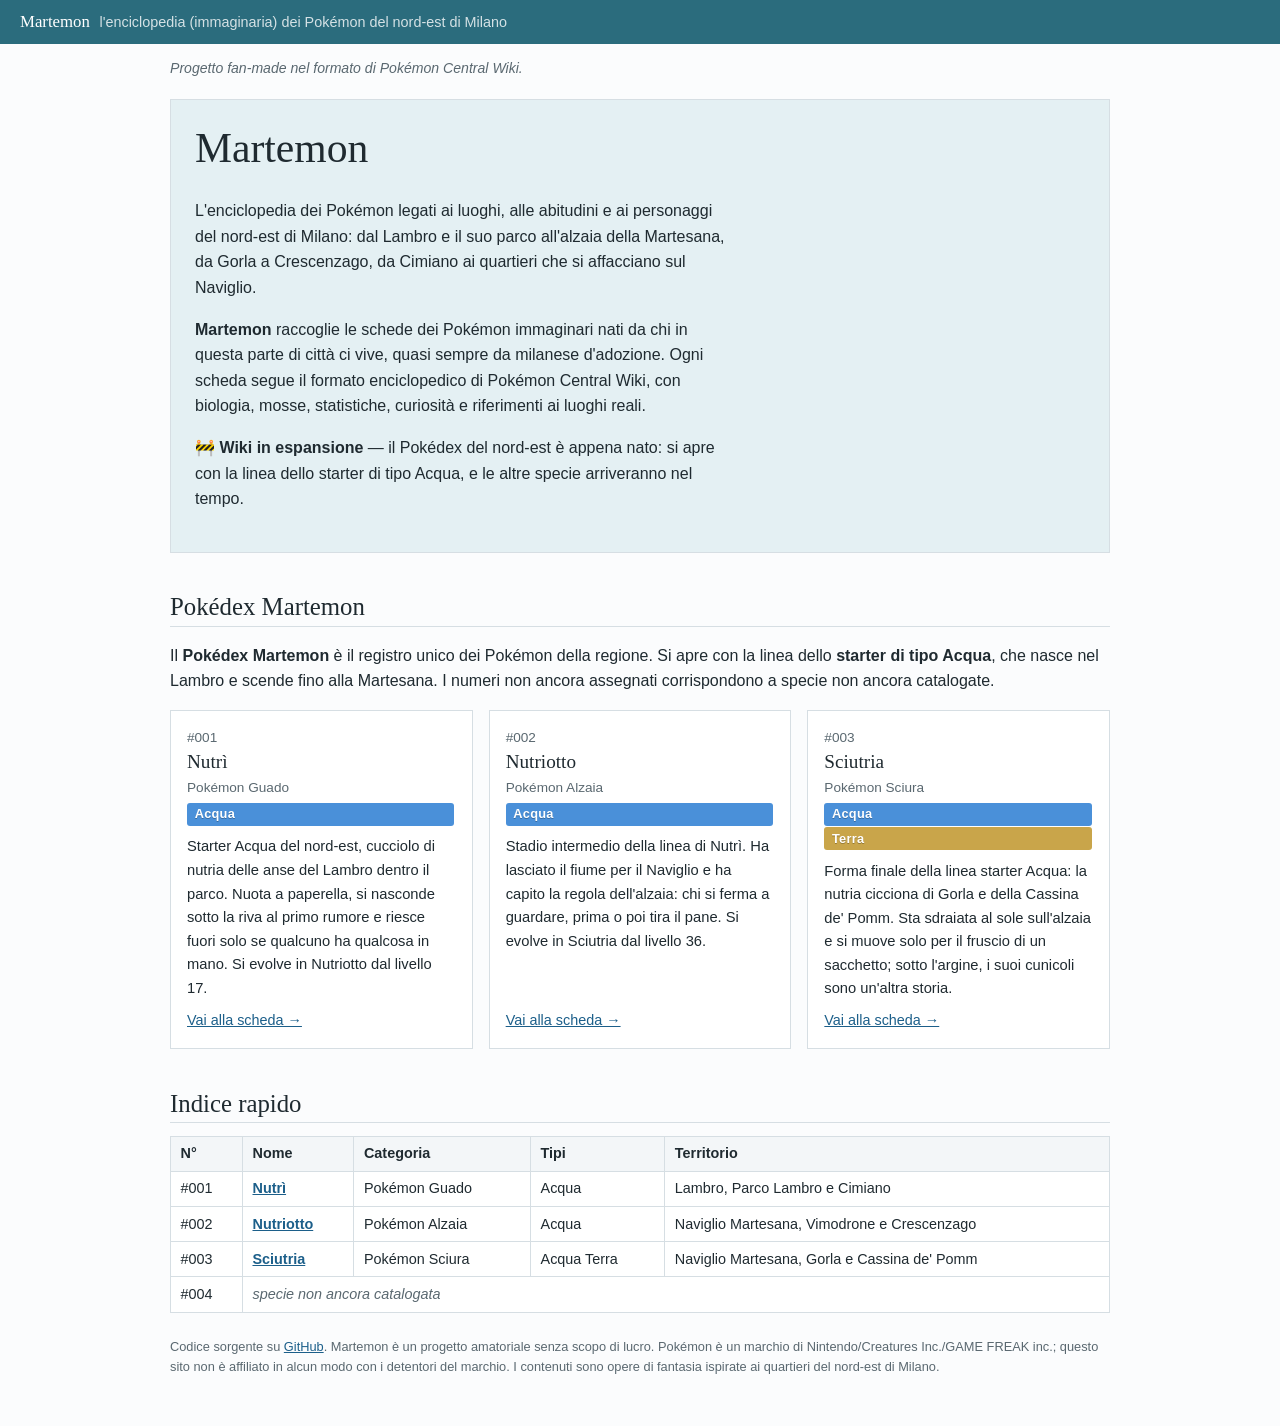
==== index.html @ 52fd2f07 "Martemon: sito iniziale con la linea starter Acqua, CLAUDE.md e skill Pokédex fan-made del nord-est " ====
<!DOCTYPE html>
<html lang="it">
<head>
<meta charset="utf-8">
<meta name="viewport" content="width=device-width, initial-scale=1.0">
<title>Martemon — l'enciclopedia dei Pokémon del nord-est di Milano</title>
<link rel="stylesheet" href="style.css">
</head>
<body>
<div class="top"><a href="index.html">Martemon</a><span>l'enciclopedia (immaginaria) dei Pokémon del nord-est di Milano</span></div>
<div class="wrap">
<p class="notice">Progetto fan-made nel formato di Pokémon Central Wiki.</p>

<div class="hero">
<h1>Martemon</h1>
<p>L'enciclopedia dei Pokémon legati ai luoghi, alle abitudini e ai personaggi del nord-est di Milano: dal Lambro e il suo parco all'alzaia della Martesana, da Gorla a Crescenzago, da Cimiano ai quartieri che si affacciano sul Naviglio.</p>
<p><b>Martemon</b> raccoglie le schede dei Pokémon immaginari nati da chi in questa parte di città ci vive, quasi sempre da milanese d'adozione. Ogni scheda segue il formato enciclopedico di Pokémon Central Wiki, con biologia, mosse, statistiche, curiosità e riferimenti ai luoghi reali.</p>
<p>🚧 <b>Wiki in espansione</b> — il Pokédex del nord-est è appena nato: si apre con la linea dello starter di tipo Acqua, e le altre specie arriveranno nel tempo.</p>
</div>

<h2>Pokédex Martemon</h2>
<p>Il <b>Pokédex Martemon</b> è il registro unico dei Pokémon della regione. Si apre con la linea dello <b>starter di tipo Acqua</b>, che nasce nel Lambro e scende fino alla Martesana. I numeri non ancora assegnati corrispondono a specie non ancora catalogate.</p>

<div class="dexgrid">
<div class="card"><span class="num">#001</span><h3>Nutrì</h3><div class="cat">Pokémon Guado</div><span class="type t-acqua">Acqua</span>
<p>Starter Acqua del nord-est, cucciolo di nutria delle anse del Lambro dentro il parco. Nuota a paperella, si nasconde sotto la riva al primo rumore e riesce fuori solo se qualcuno ha qualcosa in mano. Si evolve in Nutriotto dal livello 17.</p>
<a class="go" href="nutri.html">Vai alla scheda →</a></div>

<div class="card"><span class="num">#002</span><h3>Nutriotto</h3><div class="cat">Pokémon Alzaia</div><span class="type t-acqua">Acqua</span>
<p>Stadio intermedio della linea di Nutrì. Ha lasciato il fiume per il Naviglio e ha capito la regola dell'alzaia: chi si ferma a guardare, prima o poi tira il pane. Si evolve in Sciutria dal livello 36.</p>
<a class="go" href="nutriotto.html">Vai alla scheda →</a></div>

<div class="card"><span class="num">#003</span><h3>Sciutria</h3><div class="cat">Pokémon Sciura</div><span class="type t-acqua">Acqua</span> <span class="type t-terra">Terra</span>
<p>Forma finale della linea starter Acqua: la nutria cicciona di Gorla e della Cassina de' Pomm. Sta sdraiata al sole sull'alzaia e si muove solo per il fruscio di un sacchetto; sotto l'argine, i suoi cunicoli sono un'altra storia.</p>
<a class="go" href="sciutria.html">Vai alla scheda →</a></div>
</div>

<h2>Indice rapido</h2>
<table class="quick">
<tr><th>N°</th><th>Nome</th><th>Categoria</th><th>Tipi</th><th>Territorio</th></tr>
<tr><td>#001</td><td><a href="nutri.html"><b>Nutrì</b></a></td><td>Pokémon Guado</td><td>Acqua</td><td>Lambro, Parco Lambro e Cimiano</td></tr>
<tr><td>#002</td><td><a href="nutriotto.html"><b>Nutriotto</b></a></td><td>Pokémon Alzaia</td><td>Acqua</td><td>Naviglio Martesana, Vimodrone e Crescenzago</td></tr>
<tr><td>#003</td><td><a href="sciutria.html"><b>Sciutria</b></a></td><td>Pokémon Sciura</td><td>Acqua Terra</td><td>Naviglio Martesana, Gorla e Cassina de' Pomm</td></tr>
<tr><td>#004</td><td class="gap" colspan="4">specie non ancora catalogata</td></tr>
</table>

<footer>Codice sorgente su <a href="https://github.com/JacopoCiccoianni/Martemon">GitHub</a>. Martemon è un progetto amatoriale senza scopo di lucro. Pokémon è un marchio di Nintendo/Creatures Inc./GAME FREAK inc.; questo sito non è affiliato in alcun modo con i detentori del marchio. I contenuti sono opere di fantasia ispirate ai quartieri del nord-est di Milano.</footer>
</div>
</body>
</html>
---- style.css ----
:root{
  --paper:#fbfcfd; --ink:#1f2a30; --muted:#5a6870; --line:#d6dee3;
  --canal:#2b6c7d; --canal-soft:#e4f0f3; --link:#1c5f8a;
  --acqua:#4a90d9; --terra:#c9a54a; --erba:#6bb04c; --fuoco:#e07a3a;
  --elettro:#e6c231; --ghiaccio:#7fc7d9; --acciaio:#9aa8b5; --veleno:#a05fb0;
  --roccia:#b09a58; --normale:#a8a29a; --lotta:#b8472f; --psico:#e26b93;
  --volante:#8ea5e6; --spettro:#6b5b95; --buio:#5a4a42; --drago:#5f5fd6;
  --folletto:#e8a2c8; --coleottero:#96b52c;
}
*{box-sizing:border-box}
body{margin:0;background:var(--paper);color:var(--ink);font:16px/1.6 "Segoe UI",Helvetica,Arial,sans-serif}
a{color:var(--link)}
h1,h2,h3,h4{font-family:Georgia,"Times New Roman",serif;font-weight:normal;line-height:1.2;margin:1.6em 0 .5em}
h1{font-size:2.2rem;border-bottom:1px solid var(--line);padding-bottom:.2em;margin-top:.4em}
h2{font-size:1.55rem;border-bottom:1px solid var(--line);padding-bottom:.15em}
h3{font-size:1.2rem}
h4{font-size:1.05rem;font-style:italic}
.top{background:var(--canal);color:#fff;padding:.55rem 1.25rem;font-size:.9rem}
.top a{color:#fff;text-decoration:none;font-family:Georgia,serif;font-size:1.05rem}
.top span{opacity:.8;margin-left:.6rem}
.wrap{max-width:980px;margin:0 auto;padding:0 1.25rem 3rem}
.notice{font-size:.88rem;color:var(--muted);font-style:italic;margin:.8rem 0 0}
.pagenav{display:flex;justify-content:space-between;gap:1rem;background:var(--canal-soft);border:1px solid var(--line);padding:.45rem .8rem;margin:1rem 0;font-size:.92rem}
.pagenav b{font-family:Georgia,serif}
.infobox{float:right;width:300px;margin:0 0 1rem 1.5rem;border:1px solid var(--line);background:#fff;font-size:.85rem}
.infobox .head{background:var(--canal);color:#fff;text-align:center;padding:.5rem;font-family:Georgia,serif}
.infobox .head b{display:block;font-size:1.2rem}
.infobox figure{margin:0;padding:.6rem;text-align:center;background:var(--canal-soft)}
.infobox img{max-width:100%;height:auto;display:block;margin:0 auto}
.infobox figcaption{font-size:.78rem;color:var(--muted);margin-top:.3rem}
.infobox .names{padding:.35rem .6rem;border-bottom:1px solid var(--line);font-size:.8rem;color:var(--muted)}
.infobox table{width:100%;border-collapse:collapse}
.infobox th,.infobox td{padding:.35rem .5rem;vertical-align:top;text-align:left;border-top:1px solid var(--line)}
.infobox th{width:38%;font-weight:600;background:#f3f6f8}
.type{display:inline-block;padding:.1em .6em;border-radius:3px;color:#fff;font-size:.8em;font-weight:600;letter-spacing:.02em;text-shadow:0 1px 0 rgba(0,0,0,.25);margin:0 .1em .1em 0}
.t-acqua{background:var(--acqua)}.t-terra{background:var(--terra)}.t-erba{background:var(--erba)}.t-fuoco{background:var(--fuoco)}.t-elettro{background:var(--elettro)}.t-ghiaccio{background:var(--ghiaccio)}.t-acciaio{background:var(--acciaio)}.t-veleno{background:var(--veleno)}.t-roccia{background:var(--roccia)}.t-normale{background:var(--normale)}.t-lotta{background:var(--lotta)}.t-psico{background:var(--psico)}.t-volante{background:var(--volante)}.t-spettro{background:var(--spettro)}.t-buio{background:var(--buio)}.t-drago{background:var(--drago)}.t-folletto{background:var(--folletto)}.t-coleottero{background:var(--coleottero)}
.toc{display:inline-block;border:1px solid var(--line);background:#fff;padding:.6rem 1.2rem .6rem .6rem;font-size:.9rem;margin:.5rem 0}
.toc b{font-family:Georgia,serif}
.toc ol{margin:.3rem 0 0;padding-left:1.4rem}
.toc ol ol{margin:0}
.eff{display:flex;flex-wrap:wrap;gap:1.5rem;margin:.5rem 0}
.eff div{flex:1 1 200px}
.eff h5{margin:0 0 .3rem;font-size:.9rem}
.eff .type{margin-right:.4rem}
.eff small{color:var(--muted);margin-right:.8rem}
.evo{display:flex;align-items:center;flex-wrap:wrap;gap:.6rem;background:#fff;border:1px solid var(--line);padding:1rem;margin:.5rem 0}
.evo .stage{text-align:center;flex:1 1 150px}
.evo .stage img{width:110px;height:110px;object-fit:contain;background:var(--canal-soft);border-radius:50%;display:block;margin:0 auto .4rem}
.evo .stage b{display:block;font-family:Georgia,serif;font-size:1.05rem}
.evo .arrow{text-align:center;color:var(--muted);font-size:.85rem;flex:0 0 90px}
.evo .arrow::before{content:"→";display:block;font-size:1.6rem;color:var(--canal)}
.stats{width:100%;max-width:520px;border-collapse:collapse;font-size:.9rem}
.stats td{padding:.2rem .5rem}
.stats td:first-child{width:90px;font-weight:600}
.stats td:nth-child(2){width:45px;text-align:right}
.bar{height:12px;background:var(--canal);border-radius:2px}
.stats tr.tot td{border-top:1px solid var(--line);font-weight:700}
table.moves{border-collapse:collapse;width:100%;font-size:.88rem;margin:.4rem 0 1rem;background:#fff}
table.moves th,table.moves td{border:1px solid var(--line);padding:.3rem .5rem;text-align:left}
table.moves th{background:#f3f6f8;font-weight:600}
table.moves td:nth-child(n+5){text-align:center}
.dex p{margin:.5rem 0;padding-left:1rem;border-left:3px solid var(--canal)}
.dex b{font-family:Georgia,serif}
.place{background:var(--canal-soft);border-left:4px solid var(--canal);padding:.8rem 1rem;margin:.5rem 0}
table.langs{border-collapse:collapse;font-size:.9rem;background:#fff}
table.langs th,table.langs td{border:1px solid var(--line);padding:.3rem .6rem;text-align:left}
.cats{font-size:.85rem;color:var(--muted);border-top:1px solid var(--line);padding-top:.6rem;margin-top:2rem}
footer{font-size:.8rem;color:var(--muted);margin-top:1.5rem}
/* index */
.hero{background:var(--canal-soft);border:1px solid var(--line);padding:1.5rem;margin:1.2rem 0}
.hero h1{border:0;margin:0;font-size:2.6rem}
.hero p{max-width:60ch}
.dexgrid{display:grid;grid-template-columns:repeat(auto-fill,minmax(280px,1fr));gap:1rem}
.card{background:#fff;border:1px solid var(--line);padding:1rem;display:flex;flex-direction:column}
.card .num{color:var(--muted);font-size:.85rem}
.card h3{margin:.1rem 0 .2rem}
.card .cat{color:var(--muted);font-size:.85rem;margin-bottom:.3rem}
.card p{font-size:.92rem;margin:.5rem 0;flex:1}
.card a.go{font-size:.9rem}
table.quick{border-collapse:collapse;width:100%;font-size:.9rem;background:#fff}
table.quick th,table.quick td{border:1px solid var(--line);padding:.35rem .6rem;text-align:left}
table.quick th{background:#f3f6f8}
.gap{color:var(--muted);font-style:italic}
@media(max-width:700px){.infobox{float:none;width:100%;margin:1rem 0}.hero h1{font-size:2rem}}
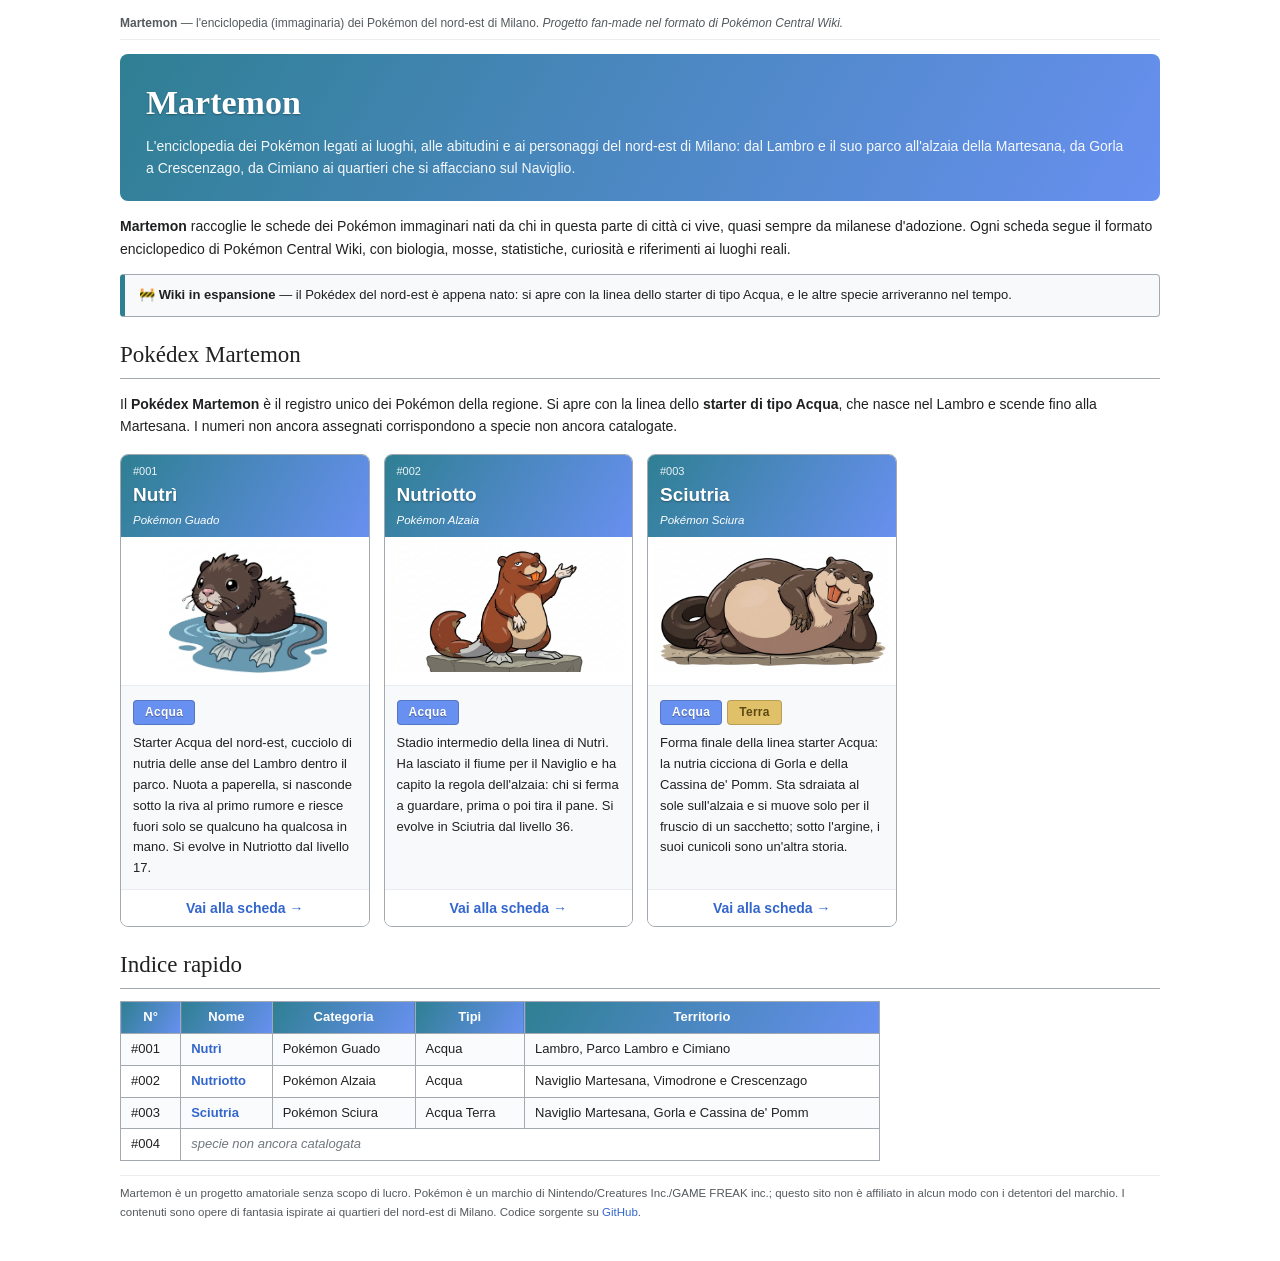
==== commit 2194f842: "Nuovo design in stile Pokémon Central; skill e CLAUDE.md allineati; Ortica è il nome di #005 Restyli" ====
--- a/index.html
+++ b/index.html
@@ -7,36 +7,46 @@
 <link rel="stylesheet" href="style.css">
 </head>
 <body>
-<div class="top"><a href="index.html">Martemon</a><span>l'enciclopedia (immaginaria) dei Pokémon del nord-est di Milano</span></div>
-<div class="wrap">
-<p class="notice">Progetto fan-made nel formato di Pokémon Central Wiki.</p>
+<div class="page">
+<div class="sitenotice"><b>Martemon</b> — l'enciclopedia (immaginaria) dei Pokémon del nord-est di Milano. <i>Progetto fan-made nel formato di Pokémon Central Wiki.</i></div>
 
-<div class="hero">
-<h1>Martemon</h1>
-<p>L'enciclopedia dei Pokémon legati ai luoghi, alle abitudini e ai personaggi del nord-est di Milano: dal Lambro e il suo parco all'alzaia della Martesana, da Gorla a Crescenzago, da Cimiano ai quartieri che si affacciano sul Naviglio.</p>
+<div class="banner">
+<div class="big">Martemon</div>
+<div class="sub">L'enciclopedia dei Pokémon legati ai luoghi, alle abitudini e ai personaggi del nord-est di Milano: dal Lambro e il suo parco all'alzaia della Martesana, da Gorla a Crescenzago, da Cimiano ai quartieri che si affacciano sul Naviglio.</div>
+</div>
+
 <p><b>Martemon</b> raccoglie le schede dei Pokémon immaginari nati da chi in questa parte di città ci vive, quasi sempre da milanese d'adozione. Ogni scheda segue il formato enciclopedico di Pokémon Central Wiki, con biologia, mosse, statistiche, curiosità e riferimenti ai luoghi reali.</p>
-<p>🚧 <b>Wiki in espansione</b> — il Pokédex del nord-est è appena nato: si apre con la linea dello starter di tipo Acqua, e le altre specie arriveranno nel tempo.</p>
-</div>
+
+<div class="notice">🚧 <b>Wiki in espansione</b> — il Pokédex del nord-est è appena nato: si apre con la linea dello starter di tipo Acqua, e le altre specie arriveranno nel tempo.</div>
 
 <h2>Pokédex Martemon</h2>
 <p>Il <b>Pokédex Martemon</b> è il registro unico dei Pokémon della regione. Si apre con la linea dello <b>starter di tipo Acqua</b>, che nasce nel Lambro e scende fino alla Martesana. I numeri non ancora assegnati corrispondono a specie non ancora catalogate.</p>
 
-<div class="dexgrid">
-<div class="card"><span class="num">#001</span><h3>Nutrì</h3><div class="cat">Pokémon Guado</div><span class="type t-acqua">Acqua</span>
-<p>Starter Acqua del nord-est, cucciolo di nutria delle anse del Lambro dentro il parco. Nuota a paperella, si nasconde sotto la riva al primo rumore e riesce fuori solo se qualcuno ha qualcosa in mano. Si evolve in Nutriotto dal livello 17.</p>
+<div class="cards">
+<div class="card">
+<div class="head"><div class="num">#001</div><div class="nm">Nutrì</div><div class="cat">Pokémon Guado</div></div>
+<div class="art"><img src="img/nutri.png" alt="Nutrì"></div>
+<div class="body"><div class="types"><span class="type t-acqua">Acqua</span></div>
+Starter Acqua del nord-est, cucciolo di nutria delle anse del Lambro dentro il parco. Nuota a paperella, si nasconde sotto la riva al primo rumore e riesce fuori solo se qualcuno ha qualcosa in mano. Si evolve in Nutriotto dal livello 17.</div>
 <a class="go" href="nutri.html">Vai alla scheda →</a></div>
 
-<div class="card"><span class="num">#002</span><h3>Nutriotto</h3><div class="cat">Pokémon Alzaia</div><span class="type t-acqua">Acqua</span>
-<p>Stadio intermedio della linea di Nutrì. Ha lasciato il fiume per il Naviglio e ha capito la regola dell'alzaia: chi si ferma a guardare, prima o poi tira il pane. Si evolve in Sciutria dal livello 36.</p>
+<div class="card">
+<div class="head"><div class="num">#002</div><div class="nm">Nutriotto</div><div class="cat">Pokémon Alzaia</div></div>
+<div class="art"><img src="img/nutriotto.png" alt="Nutriotto"></div>
+<div class="body"><div class="types"><span class="type t-acqua">Acqua</span></div>
+Stadio intermedio della linea di Nutrì. Ha lasciato il fiume per il Naviglio e ha capito la regola dell'alzaia: chi si ferma a guardare, prima o poi tira il pane. Si evolve in Sciutria dal livello 36.</div>
 <a class="go" href="nutriotto.html">Vai alla scheda →</a></div>
 
-<div class="card"><span class="num">#003</span><h3>Sciutria</h3><div class="cat">Pokémon Sciura</div><span class="type t-acqua">Acqua</span> <span class="type t-terra">Terra</span>
-<p>Forma finale della linea starter Acqua: la nutria cicciona di Gorla e della Cassina de' Pomm. Sta sdraiata al sole sull'alzaia e si muove solo per il fruscio di un sacchetto; sotto l'argine, i suoi cunicoli sono un'altra storia.</p>
+<div class="card">
+<div class="head"><div class="num">#003</div><div class="nm">Sciutria</div><div class="cat">Pokémon Sciura</div></div>
+<div class="art"><img src="img/sciutria.png" alt="Sciutria"></div>
+<div class="body"><div class="types"><span class="type t-acqua">Acqua</span><span class="type t-terra">Terra</span></div>
+Forma finale della linea starter Acqua: la nutria cicciona di Gorla e della Cassina de' Pomm. Sta sdraiata al sole sull'alzaia e si muove solo per il fruscio di un sacchetto; sotto l'argine, i suoi cunicoli sono un'altra storia.</div>
 <a class="go" href="sciutria.html">Vai alla scheda →</a></div>
 </div>
 
 <h2>Indice rapido</h2>
-<table class="quick">
+<table class="wtable full">
 <tr><th>N°</th><th>Nome</th><th>Categoria</th><th>Tipi</th><th>Territorio</th></tr>
 <tr><td>#001</td><td><a href="nutri.html"><b>Nutrì</b></a></td><td>Pokémon Guado</td><td>Acqua</td><td>Lambro, Parco Lambro e Cimiano</td></tr>
 <tr><td>#002</td><td><a href="nutriotto.html"><b>Nutriotto</b></a></td><td>Pokémon Alzaia</td><td>Acqua</td><td>Naviglio Martesana, Vimodrone e Crescenzago</td></tr>
@@ -44,7 +54,7 @@
 <tr><td>#004</td><td class="gap" colspan="4">specie non ancora catalogata</td></tr>
 </table>
 
-<footer>Codice sorgente su <a href="https://github.com/JacopoCiccoianni/Martemon">GitHub</a>. Martemon è un progetto amatoriale senza scopo di lucro. Pokémon è un marchio di Nintendo/Creatures Inc./GAME FREAK inc.; questo sito non è affiliato in alcun modo con i detentori del marchio. I contenuti sono opere di fantasia ispirate ai quartieri del nord-est di Milano.</footer>
+<div class="footer">Martemon è un progetto amatoriale senza scopo di lucro. Pokémon è un marchio di Nintendo/Creatures Inc./GAME FREAK inc.; questo sito non è affiliato in alcun modo con i detentori del marchio. I contenuti sono opere di fantasia ispirate ai quartieri del nord-est di Milano. Codice sorgente su <a href="https://github.com/JacopoCiccoianni/Martemon">GitHub</a>.</div>
 </div>
 </body>
 </html>
--- a/style.css
+++ b/style.css
@@ -1,84 +1,110 @@
 :root{
-  --paper:#fbfcfd; --ink:#1f2a30; --muted:#5a6870; --line:#d6dee3;
-  --canal:#2b6c7d; --canal-soft:#e4f0f3; --link:#1c5f8a;
-  --acqua:#4a90d9; --terra:#c9a54a; --erba:#6bb04c; --fuoco:#e07a3a;
-  --elettro:#e6c231; --ghiaccio:#7fc7d9; --acciaio:#9aa8b5; --veleno:#a05fb0;
-  --roccia:#b09a58; --normale:#a8a29a; --lotta:#b8472f; --psico:#e26b93;
-  --volante:#8ea5e6; --spettro:#6b5b95; --buio:#5a4a42; --drago:#5f5fd6;
-  --folletto:#e8a2c8; --coleottero:#96b52c;
+  --border:#a2a9b1; --panel:#f8f9fa; --text:#202122; --link:#3366cc; --red:#ba0000;
+  --roccia:#B8A038; --normale:#A8A878; --veleno:#A040A0; --erba:#78C850;
+  --terra:#E0C068; --acqua:#6890F0; --lotta:#C03028; --acciaio:#B8B8D0;
+  --fuoco:#F08030; --volante:#A890F0; --psico:#F85888; --spettro:#705898;
+  --buio:#705848; --drago:#7038F8; --elettro:#F8D030; --folletto:#EE99AC;
+  --ghiaccio:#98D8D8; --coleot:#A8B820;
+  --accent1:#2f7f93; --accent2:#6890F0;
 }
+body.acqua{--accent1:#6890F0;--accent2:#38a0d8}
+body.acqua-terra{--accent1:#6890F0;--accent2:#c9a44a}
 *{box-sizing:border-box}
-body{margin:0;background:var(--paper);color:var(--ink);font:16px/1.6 "Segoe UI",Helvetica,Arial,sans-serif}
-a{color:var(--link)}
-h1,h2,h3,h4{font-family:Georgia,"Times New Roman",serif;font-weight:normal;line-height:1.2;margin:1.6em 0 .5em}
-h1{font-size:2.2rem;border-bottom:1px solid var(--line);padding-bottom:.2em;margin-top:.4em}
-h2{font-size:1.55rem;border-bottom:1px solid var(--line);padding-bottom:.15em}
-h3{font-size:1.2rem}
-h4{font-size:1.05rem;font-style:italic}
-.top{background:var(--canal);color:#fff;padding:.55rem 1.25rem;font-size:.9rem}
-.top a{color:#fff;text-decoration:none;font-family:Georgia,serif;font-size:1.05rem}
-.top span{opacity:.8;margin-left:.6rem}
-.wrap{max-width:980px;margin:0 auto;padding:0 1.25rem 3rem}
-.notice{font-size:.88rem;color:var(--muted);font-style:italic;margin:.8rem 0 0}
-.pagenav{display:flex;justify-content:space-between;gap:1rem;background:var(--canal-soft);border:1px solid var(--line);padding:.45rem .8rem;margin:1rem 0;font-size:.92rem}
-.pagenav b{font-family:Georgia,serif}
-.infobox{float:right;width:300px;margin:0 0 1rem 1.5rem;border:1px solid var(--line);background:#fff;font-size:.85rem}
-.infobox .head{background:var(--canal);color:#fff;text-align:center;padding:.5rem;font-family:Georgia,serif}
-.infobox .head b{display:block;font-size:1.2rem}
-.infobox figure{margin:0;padding:.6rem;text-align:center;background:var(--canal-soft)}
-.infobox img{max-width:100%;height:auto;display:block;margin:0 auto}
-.infobox figcaption{font-size:.78rem;color:var(--muted);margin-top:.3rem}
-.infobox .names{padding:.35rem .6rem;border-bottom:1px solid var(--line);font-size:.8rem;color:var(--muted)}
+body{margin:0;background:#fff;color:var(--text);font:14px/1.6 "Segoe UI","Helvetica Neue",Arial,sans-serif}
+.page{max-width:1080px;margin:0 auto;padding:14px 20px 40px}
+a{color:var(--link);text-decoration:none}
+a:hover{text-decoration:underline}
+h1,h2{font-family:"Linux Libertine",Georgia,"Times New Roman",serif;font-weight:400;border-bottom:1px solid var(--border);padding-bottom:4px;margin:20px 0 12px}
+h1{font-size:30px;margin-top:6px}
+h2{font-size:23px}
+h3{font-size:17px;margin:18px 0 8px}
+h4{font-size:15px;margin:14px 0 6px}
+ul{margin:6px 0}
+.sitenotice{font-size:12px;color:#54595d;border-bottom:1px solid #eaecf0;padding-bottom:6px}
+.sitenotice a{font-weight:700}
+.dexnav{display:flex;justify-content:space-between;align-items:center;background:linear-gradient(90deg,#e9f1f4,#f8f9fa,#eef0f7);border:1px solid var(--border);border-radius:6px;padding:8px 14px;margin:12px 0;font-size:13px}
+.dexnav .mid{font-weight:700}
+.type{display:inline-block;padding:2px 11px;border-radius:4px;color:#fff;font-weight:600;font-size:12px;letter-spacing:.3px;text-shadow:0 1px 1px rgba(0,0,0,.35);border:1px solid rgba(0,0,0,.18)}
+.t-roccia{background:var(--roccia)} .t-normale{background:var(--normale)} .t-veleno{background:var(--veleno)}
+.t-erba{background:var(--erba)} .t-terra{background:var(--terra);color:#5b4a12;text-shadow:none} .t-acqua{background:var(--acqua)}
+.t-lotta{background:var(--lotta)} .t-acciaio{background:var(--acciaio);color:#43436b;text-shadow:none} .t-fuoco{background:var(--fuoco)}
+.t-volante{background:var(--volante)} .t-psico{background:var(--psico)} .t-spettro{background:var(--spettro)}
+.t-buio{background:var(--buio)} .t-drago{background:var(--drago)} .t-elettro{background:var(--elettro);color:#6b5a10;text-shadow:none}
+.t-folletto{background:var(--folletto);color:#7c3350;text-shadow:none} .t-ghiaccio{background:var(--ghiaccio);color:#2a6a6a;text-shadow:none} .t-coleot{background:var(--coleot)}
+.infobox{float:right;width:308px;margin:0 0 16px 22px;border:1px solid var(--border);background:var(--panel);border-radius:8px;overflow:hidden;font-size:12.5px}
+.infobox .head{background:linear-gradient(120deg,var(--accent1),var(--accent2));color:#fff;text-align:center;padding:8px 10px}
+.infobox .head .num{font-size:12px;opacity:.9}
+.infobox .head .name{font-size:20px;font-weight:700;text-shadow:0 1px 2px rgba(0,0,0,.3)}
+.infobox .head .cat{font-size:12px;font-style:italic}
+.infobox .art{background:#fff;padding:8px;text-align:center;border-bottom:1px solid #eaecf0}
+.infobox .art img{width:280px;height:200px;object-fit:contain}
+.infobox .art .capt{font-size:11px;color:#54595d}
 .infobox table{width:100%;border-collapse:collapse}
-.infobox th,.infobox td{padding:.35rem .5rem;vertical-align:top;text-align:left;border-top:1px solid var(--line)}
-.infobox th{width:38%;font-weight:600;background:#f3f6f8}
-.type{display:inline-block;padding:.1em .6em;border-radius:3px;color:#fff;font-size:.8em;font-weight:600;letter-spacing:.02em;text-shadow:0 1px 0 rgba(0,0,0,.25);margin:0 .1em .1em 0}
-.t-acqua{background:var(--acqua)}.t-terra{background:var(--terra)}.t-erba{background:var(--erba)}.t-fuoco{background:var(--fuoco)}.t-elettro{background:var(--elettro)}.t-ghiaccio{background:var(--ghiaccio)}.t-acciaio{background:var(--acciaio)}.t-veleno{background:var(--veleno)}.t-roccia{background:var(--roccia)}.t-normale{background:var(--normale)}.t-lotta{background:var(--lotta)}.t-psico{background:var(--psico)}.t-volante{background:var(--volante)}.t-spettro{background:var(--spettro)}.t-buio{background:var(--buio)}.t-drago{background:var(--drago)}.t-folletto{background:var(--folletto)}.t-coleottero{background:var(--coleottero)}
-.toc{display:inline-block;border:1px solid var(--line);background:#fff;padding:.6rem 1.2rem .6rem .6rem;font-size:.9rem;margin:.5rem 0}
-.toc b{font-family:Georgia,serif}
-.toc ol{margin:.3rem 0 0;padding-left:1.4rem}
+.infobox th{background:#eef0f2;text-align:left;padding:5px 9px;width:41%;font-weight:600;vertical-align:top;border-top:1px solid #eaecf0}
+.infobox td{padding:5px 9px;border-top:1px solid #eaecf0;vertical-align:top}
+.infobox .lang{display:flex;justify-content:center;gap:14px;background:#eef0f2;padding:4px;font-size:11.5px;color:#54595d}
+.toc{display:inline-block;border:1px solid var(--border);background:var(--panel);padding:10px 18px;border-radius:6px;font-size:13px;margin:8px 0 4px}
+.toc .toctitle{font-weight:700;text-align:center}
+.toc ol{margin:6px 0 0;padding-left:22px}
 .toc ol ol{margin:0}
-.eff{display:flex;flex-wrap:wrap;gap:1.5rem;margin:.5rem 0}
-.eff div{flex:1 1 200px}
-.eff h5{margin:0 0 .3rem;font-size:.9rem}
-.eff .type{margin-right:.4rem}
-.eff small{color:var(--muted);margin-right:.8rem}
-.evo{display:flex;align-items:center;flex-wrap:wrap;gap:.6rem;background:#fff;border:1px solid var(--line);padding:1rem;margin:.5rem 0}
-.evo .stage{text-align:center;flex:1 1 150px}
-.evo .stage img{width:110px;height:110px;object-fit:contain;background:var(--canal-soft);border-radius:50%;display:block;margin:0 auto .4rem}
-.evo .stage b{display:block;font-family:Georgia,serif;font-size:1.05rem}
-.evo .arrow{text-align:center;color:var(--muted);font-size:.85rem;flex:0 0 90px}
-.evo .arrow::before{content:"→";display:block;font-size:1.6rem;color:var(--canal)}
-.stats{width:100%;max-width:520px;border-collapse:collapse;font-size:.9rem}
-.stats td{padding:.2rem .5rem}
-.stats td:first-child{width:90px;font-weight:600}
-.stats td:nth-child(2){width:45px;text-align:right}
-.bar{height:12px;background:var(--canal);border-radius:2px}
-.stats tr.tot td{border-top:1px solid var(--line);font-weight:700}
-table.moves{border-collapse:collapse;width:100%;font-size:.88rem;margin:.4rem 0 1rem;background:#fff}
-table.moves th,table.moves td{border:1px solid var(--line);padding:.3rem .5rem;text-align:left}
-table.moves th{background:#f3f6f8;font-weight:600}
-table.moves td:nth-child(n+5){text-align:center}
-.dex p{margin:.5rem 0;padding-left:1rem;border-left:3px solid var(--canal)}
-.dex b{font-family:Georgia,serif}
-.place{background:var(--canal-soft);border-left:4px solid var(--canal);padding:.8rem 1rem;margin:.5rem 0}
-table.langs{border-collapse:collapse;font-size:.9rem;background:#fff}
-table.langs th,table.langs td{border:1px solid var(--line);padding:.3rem .6rem;text-align:left}
-.cats{font-size:.85rem;color:var(--muted);border-top:1px solid var(--line);padding-top:.6rem;margin-top:2rem}
-footer{font-size:.8rem;color:var(--muted);margin-top:1.5rem}
+.intro b.pkmn{font-size:15px}
+.wtable{border-collapse:collapse;margin:10px 0;font-size:13px}
+.wtable th,.wtable td{border:1px solid var(--border);padding:5px 10px}
+.wtable th{background:linear-gradient(120deg,var(--accent1),var(--accent2));color:#fff}
+.wtable td{background:#fff}
+.wtable tr:nth-child(even) td{background:#fafbfc}
+.wtable .lvl{text-align:center;font-weight:600}
+.wtable .num{text-align:center}
+.stab{font-weight:700}
+.effbox{border:1px solid var(--border);border-radius:6px;overflow:hidden;margin:10px 0;max-width:760px}
+.effrow{display:flex;border-top:1px solid var(--border)}
+.effrow:first-child{border-top:none}
+.efflabel{width:130px;flex:0 0 130px;background:#eef0f2;padding:8px;font-weight:600;display:flex;align-items:center;font-size:12.5px}
+.effcells{padding:7px;display:flex;flex-wrap:wrap;gap:5px;align-items:center;background:#fff}
+.effx{font-size:11px;color:#54595d;margin-left:2px}
+.evochain{display:flex;align-items:stretch;gap:6px;flex-wrap:wrap;margin:14px 0}
+.evocard{border:1px solid var(--border);border-radius:8px;background:var(--panel);padding:10px 12px;text-align:center;width:172px}
+.evocard img{width:140px;height:118px;object-fit:contain}
+.evocard .nm{font-weight:700;margin:2px 0 6px}
+.evoarrow{display:flex;flex-direction:column;justify-content:center;align-items:center;text-align:center;font-size:11.5px;color:#54595d;width:130px;padding:0 4px}
+.evoarrow .ar{font-size:26px;color:#8b8f94;line-height:1}
+.statbars{max-width:640px}
+.statrow{display:flex;align-items:center;gap:10px;margin:4px 0}
+.statrow .sn{width:78px;flex:0 0 78px;font-weight:600;font-size:12.5px}
+.statrow .sv{width:34px;flex:0 0 34px;text-align:right;font-weight:700;font-size:13px}
+.statrow .sb{flex:1;background:#eef0f2;border:1px solid #dfe3e8;border-radius:4px;height:14px;overflow:hidden}
+.statrow .sb i{display:block;height:100%;border-radius:3px}
+.s-ps i{background:#FF5959}.s-att i{background:#F5AC78}.s-dif i{background:#FAE078}
+.s-asp i{background:#9DB7F5}.s-dsp i{background:#A7DB8D}.s-vel i{background:#FA92B2}
+.dexentries{max-width:820px}
+.dexentries .ver{font-weight:700}
+.notabene{border-left:4px solid var(--accent1);background:var(--panel);padding:8px 14px;margin:10px 0;max-width:780px;font-size:13px}
+.itembox{border:1px solid #7fb1d8;background:#f0f7fc;border-radius:8px;padding:12px 16px;margin:14px 0;max-width:760px}
+.cats{border:1px solid var(--border);background:var(--panel);border-radius:6px;padding:8px 14px;margin-top:34px;font-size:12.5px}
+.footer{font-size:11.5px;color:#54595d;margin-top:14px;border-top:1px solid #eaecf0;padding-top:8px}
 /* index */
-.hero{background:var(--canal-soft);border:1px solid var(--line);padding:1.5rem;margin:1.2rem 0}
-.hero h1{border:0;margin:0;font-size:2.6rem}
-.hero p{max-width:60ch}
-.dexgrid{display:grid;grid-template-columns:repeat(auto-fill,minmax(280px,1fr));gap:1rem}
-.card{background:#fff;border:1px solid var(--line);padding:1rem;display:flex;flex-direction:column}
-.card .num{color:var(--muted);font-size:.85rem}
-.card h3{margin:.1rem 0 .2rem}
-.card .cat{color:var(--muted);font-size:.85rem;margin-bottom:.3rem}
-.card p{font-size:.92rem;margin:.5rem 0;flex:1}
-.card a.go{font-size:.9rem}
-table.quick{border-collapse:collapse;width:100%;font-size:.9rem;background:#fff}
-table.quick th,table.quick td{border:1px solid var(--line);padding:.35rem .6rem;text-align:left}
-table.quick th{background:#f3f6f8}
-.gap{color:var(--muted);font-style:italic}
-@media(max-width:700px){.infobox{float:none;width:100%;margin:1rem 0}.hero h1{font-size:2rem}}
+.banner{background:linear-gradient(120deg,var(--accent1),var(--accent2));color:#fff;border-radius:8px;padding:22px 26px;margin:14px 0 6px}
+.banner .big{font-family:"Linux Libertine",Georgia,serif;font-size:34px;font-weight:700;text-shadow:0 1px 2px rgba(0,0,0,.3)}
+.banner .sub{font-size:14px;opacity:.95;margin-top:4px}
+.notice{border:1px solid var(--border);border-left:5px solid var(--accent1);background:var(--panel);border-radius:4px;padding:10px 14px;font-size:13px;margin:14px 0}
+.cards{display:grid;grid-template-columns:repeat(auto-fill,minmax(235px,1fr));gap:14px;margin:16px 0}
+.card{border:1px solid var(--border);border-radius:8px;background:var(--panel);overflow:hidden;display:flex;flex-direction:column}
+.card .head{background:linear-gradient(120deg,var(--accent1),var(--accent2));color:#fff;padding:8px 12px}
+.card .head .num{font-size:11px;opacity:.9}
+.card .head .nm{font-size:19px;font-weight:700;text-shadow:0 1px 2px rgba(0,0,0,.3)}
+.card .head .cat{font-size:11.5px;font-style:italic}
+.card .art{background:#fff;text-align:center;padding:6px;border-bottom:1px solid #eaecf0}
+.card .art img{width:100%;height:130px;object-fit:contain}
+.card .body{padding:10px 12px;font-size:13px;flex:1}
+.card .types{margin:4px 0 8px;display:flex;gap:5px}
+.card .go{display:block;text-align:center;border-top:1px solid #eaecf0;background:#fff;padding:7px;font-weight:600}
+.wtable.full{width:100%;max-width:760px}
+.gap{color:#72777d;font-style:italic}
+@media (max-width:760px){
+  .infobox{float:none;width:100%;margin:12px 0}
+  .efflabel{width:96px;flex-basis:96px}
+  .evoarrow{width:100%}
+}
+@media (prefers-reduced-motion: no-preference){
+  .evocard:hover{box-shadow:0 2px 8px rgba(0,0,0,.12);transition:box-shadow .2s}
+}
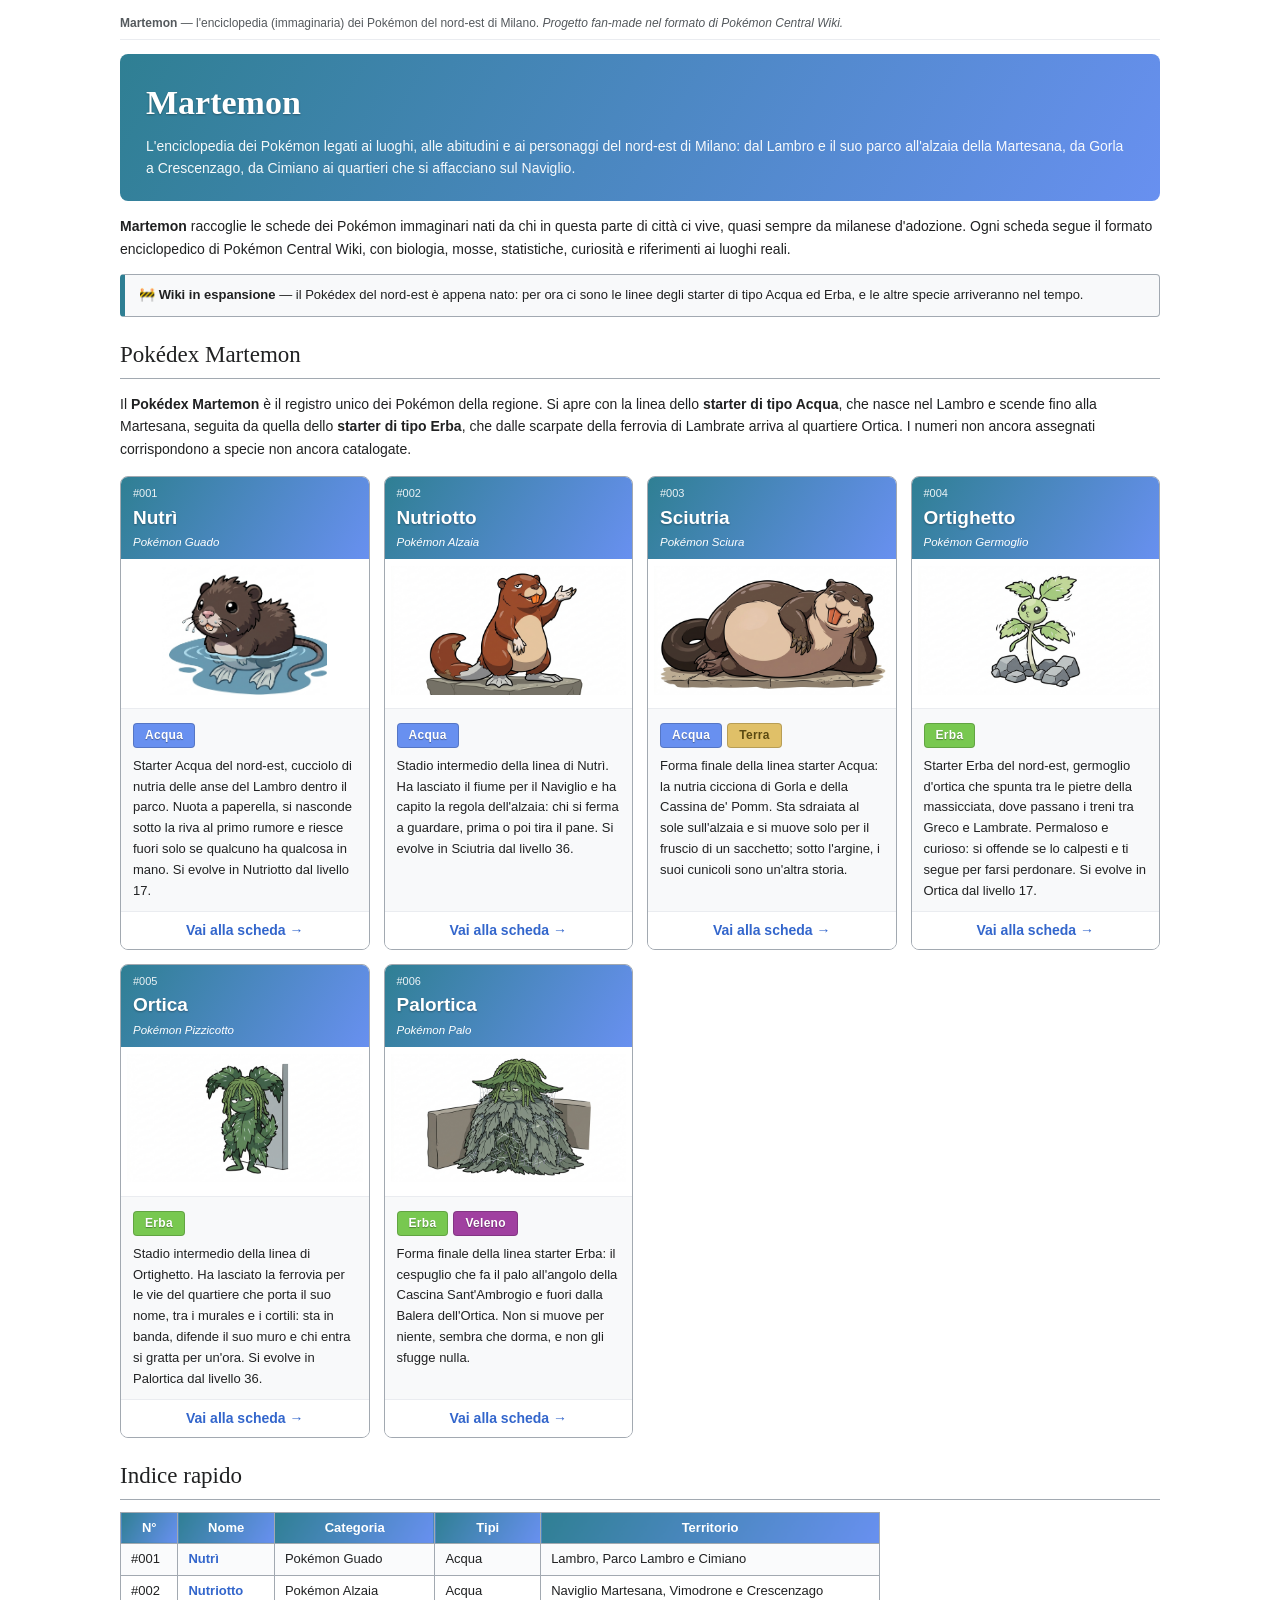
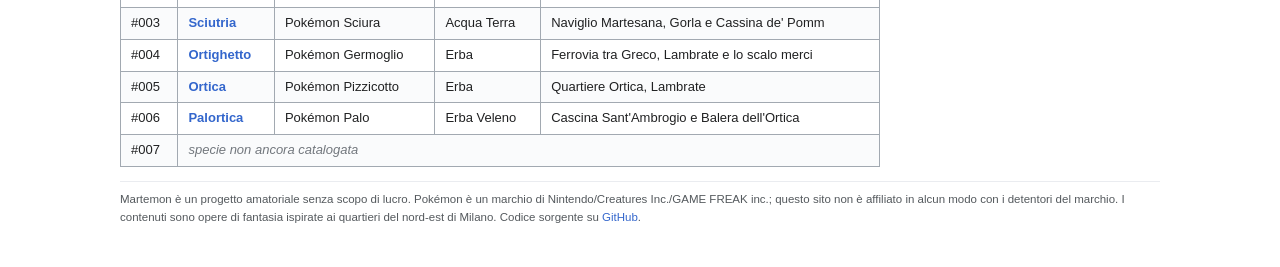
==== commit f54de37c: "Aggiunta linea starter Erba: #004 Ortighetto, #005 Ortica, #006 Palortica Tre schede con artwork, ri" ====
--- a/index.html
+++ b/index.html
@@ -17,10 +17,10 @@
 
 <p><b>Martemon</b> raccoglie le schede dei Pokémon immaginari nati da chi in questa parte di città ci vive, quasi sempre da milanese d'adozione. Ogni scheda segue il formato enciclopedico di Pokémon Central Wiki, con biologia, mosse, statistiche, curiosità e riferimenti ai luoghi reali.</p>
 
-<div class="notice">🚧 <b>Wiki in espansione</b> — il Pokédex del nord-est è appena nato: si apre con la linea dello starter di tipo Acqua, e le altre specie arriveranno nel tempo.</div>
+<div class="notice">🚧 <b>Wiki in espansione</b> — il Pokédex del nord-est è appena nato: per ora ci sono le linee degli starter di tipo Acqua ed Erba, e le altre specie arriveranno nel tempo.</div>
 
 <h2>Pokédex Martemon</h2>
-<p>Il <b>Pokédex Martemon</b> è il registro unico dei Pokémon della regione. Si apre con la linea dello <b>starter di tipo Acqua</b>, che nasce nel Lambro e scende fino alla Martesana. I numeri non ancora assegnati corrispondono a specie non ancora catalogate.</p>
+<p>Il <b>Pokédex Martemon</b> è il registro unico dei Pokémon della regione. Si apre con la linea dello <b>starter di tipo Acqua</b>, che nasce nel Lambro e scende fino alla Martesana, seguita da quella dello <b>starter di tipo Erba</b>, che dalle scarpate della ferrovia di Lambrate arriva al quartiere Ortica. I numeri non ancora assegnati corrispondono a specie non ancora catalogate.</p>
 
 <div class="cards">
 <div class="card">
@@ -43,6 +43,27 @@
 <div class="body"><div class="types"><span class="type t-acqua">Acqua</span><span class="type t-terra">Terra</span></div>
 Forma finale della linea starter Acqua: la nutria cicciona di Gorla e della Cassina de' Pomm. Sta sdraiata al sole sull'alzaia e si muove solo per il fruscio di un sacchetto; sotto l'argine, i suoi cunicoli sono un'altra storia.</div>
 <a class="go" href="sciutria.html">Vai alla scheda →</a></div>
+
+<div class="card">
+<div class="head"><div class="num">#004</div><div class="nm">Ortighetto</div><div class="cat">Pokémon Germoglio</div></div>
+<div class="art"><img src="img/ortighetto.png" alt="Ortighetto"></div>
+<div class="body"><div class="types"><span class="type t-erba">Erba</span></div>
+Starter Erba del nord-est, germoglio d'ortica che spunta tra le pietre della massicciata, dove passano i treni tra Greco e Lambrate. Permaloso e curioso: si offende se lo calpesti e ti segue per farsi perdonare. Si evolve in Ortica dal livello 17.</div>
+<a class="go" href="ortighetto.html">Vai alla scheda →</a></div>
+
+<div class="card">
+<div class="head"><div class="num">#005</div><div class="nm">Ortica</div><div class="cat">Pokémon Pizzicotto</div></div>
+<div class="art"><img src="img/ortica.png" alt="Ortica"></div>
+<div class="body"><div class="types"><span class="type t-erba">Erba</span></div>
+Stadio intermedio della linea di Ortighetto. Ha lasciato la ferrovia per le vie del quartiere che porta il suo nome, tra i murales e i cortili: sta in banda, difende il suo muro e chi entra si gratta per un'ora. Si evolve in Palortica dal livello 36.</div>
+<a class="go" href="ortica.html">Vai alla scheda →</a></div>
+
+<div class="card">
+<div class="head"><div class="num">#006</div><div class="nm">Palortica</div><div class="cat">Pokémon Palo</div></div>
+<div class="art"><img src="img/palortica.png" alt="Palortica"></div>
+<div class="body"><div class="types"><span class="type t-erba">Erba</span><span class="type t-veleno">Veleno</span></div>
+Forma finale della linea starter Erba: il cespuglio che fa il palo all'angolo della Cascina Sant'Ambrogio e fuori dalla Balera dell'Ortica. Non si muove per niente, sembra che dorma, e non gli sfugge nulla.</div>
+<a class="go" href="palortica.html">Vai alla scheda →</a></div>
 </div>
 
 <h2>Indice rapido</h2>
@@ -51,7 +72,10 @@
 <tr><td>#001</td><td><a href="nutri.html"><b>Nutrì</b></a></td><td>Pokémon Guado</td><td>Acqua</td><td>Lambro, Parco Lambro e Cimiano</td></tr>
 <tr><td>#002</td><td><a href="nutriotto.html"><b>Nutriotto</b></a></td><td>Pokémon Alzaia</td><td>Acqua</td><td>Naviglio Martesana, Vimodrone e Crescenzago</td></tr>
 <tr><td>#003</td><td><a href="sciutria.html"><b>Sciutria</b></a></td><td>Pokémon Sciura</td><td>Acqua Terra</td><td>Naviglio Martesana, Gorla e Cassina de' Pomm</td></tr>
-<tr><td>#004</td><td class="gap" colspan="4">specie non ancora catalogata</td></tr>
+<tr><td>#004</td><td><a href="ortighetto.html"><b>Ortighetto</b></a></td><td>Pokémon Germoglio</td><td>Erba</td><td>Ferrovia tra Greco, Lambrate e lo scalo merci</td></tr>
+<tr><td>#005</td><td><a href="ortica.html"><b>Ortica</b></a></td><td>Pokémon Pizzicotto</td><td>Erba</td><td>Quartiere Ortica, Lambrate</td></tr>
+<tr><td>#006</td><td><a href="palortica.html"><b>Palortica</b></a></td><td>Pokémon Palo</td><td>Erba Veleno</td><td>Cascina Sant'Ambrogio e Balera dell'Ortica</td></tr>
+<tr><td>#007</td><td class="gap" colspan="4">specie non ancora catalogata</td></tr>
 </table>
 
 <div class="footer">Martemon è un progetto amatoriale senza scopo di lucro. Pokémon è un marchio di Nintendo/Creatures Inc./GAME FREAK inc.; questo sito non è affiliato in alcun modo con i detentori del marchio. I contenuti sono opere di fantasia ispirate ai quartieri del nord-est di Milano. Codice sorgente su <a href="https://github.com/JacopoCiccoianni/Martemon">GitHub</a>.</div>
--- a/style.css
+++ b/style.css
@@ -9,6 +9,8 @@
 }
 body.acqua{--accent1:#6890F0;--accent2:#38a0d8}
 body.acqua-terra{--accent1:#6890F0;--accent2:#c9a44a}
+body.erba{--accent1:#78C850;--accent2:#3f8a3a}
+body.erba-veleno{--accent1:#78C850;--accent2:#A040A0}
 *{box-sizing:border-box}
 body{margin:0;background:#fff;color:var(--text);font:14px/1.6 "Segoe UI","Helvetica Neue",Arial,sans-serif}
 .page{max-width:1080px;margin:0 auto;padding:14px 20px 40px}
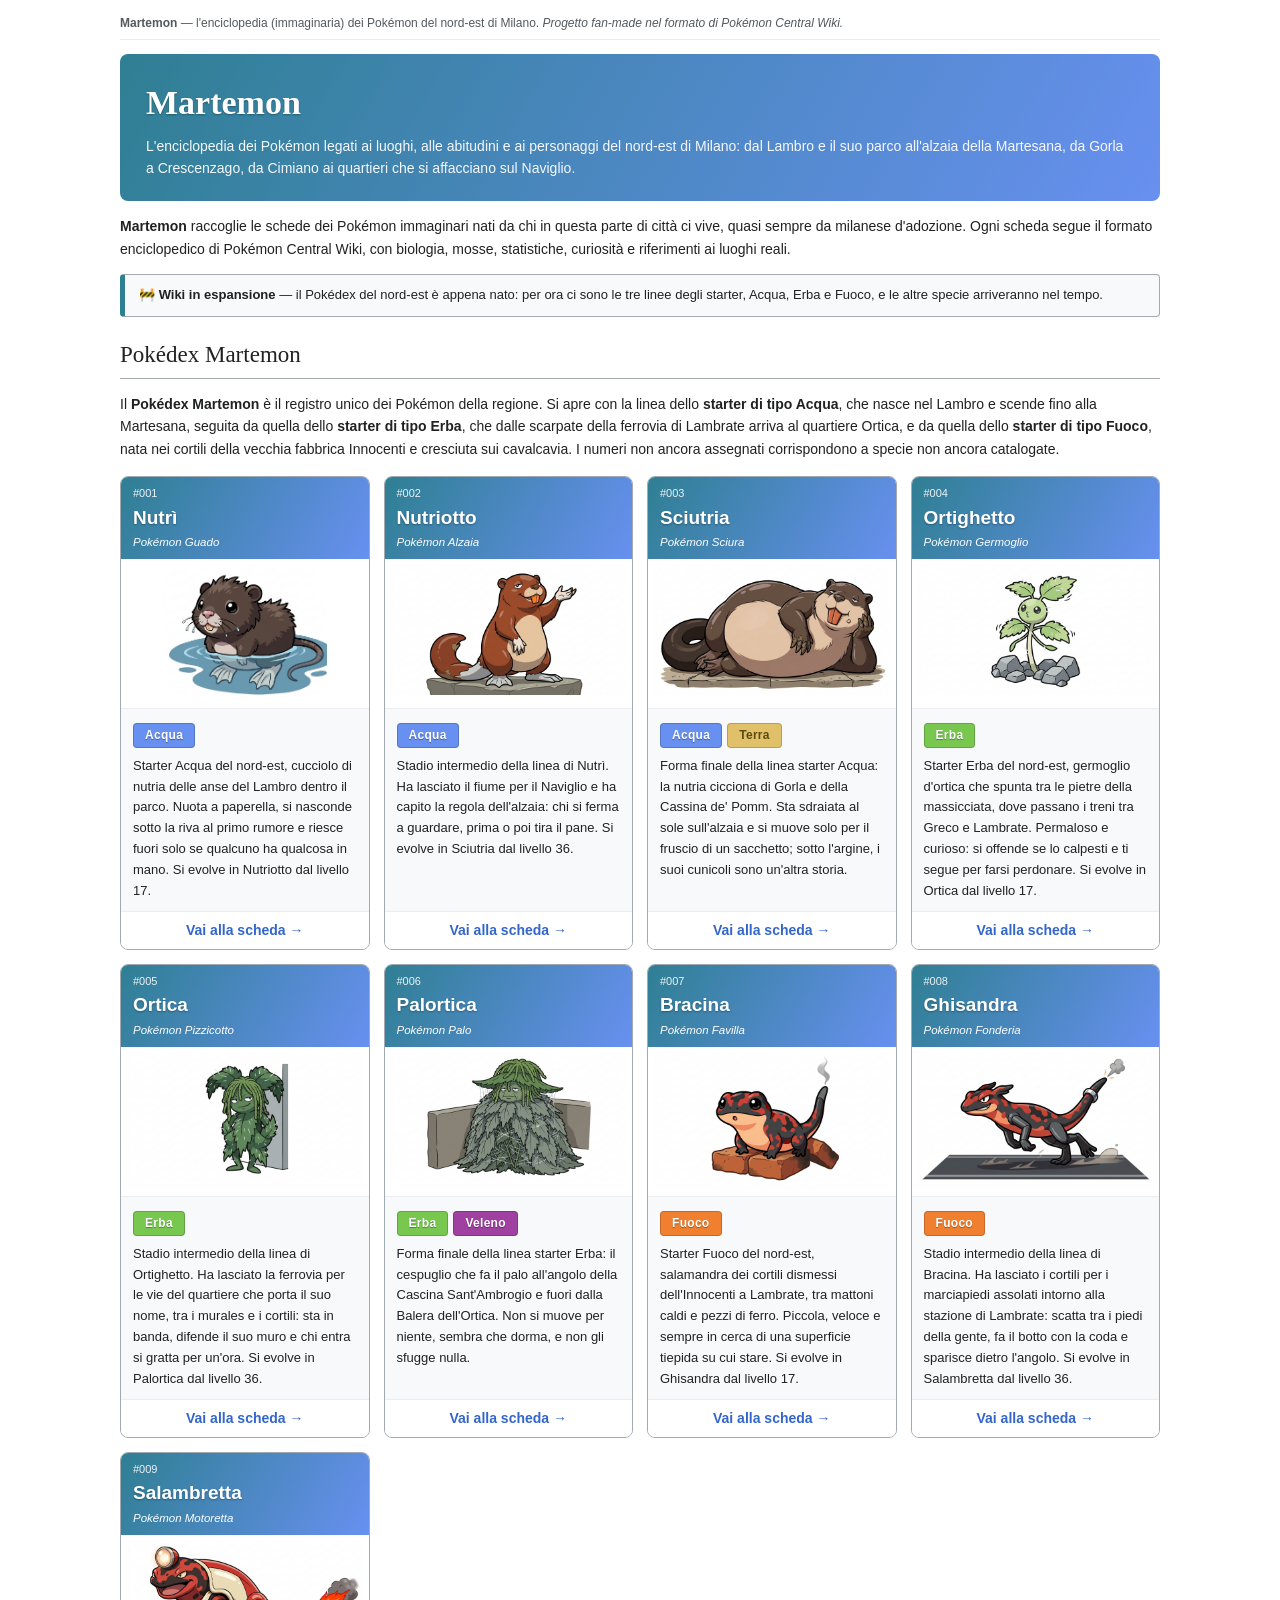
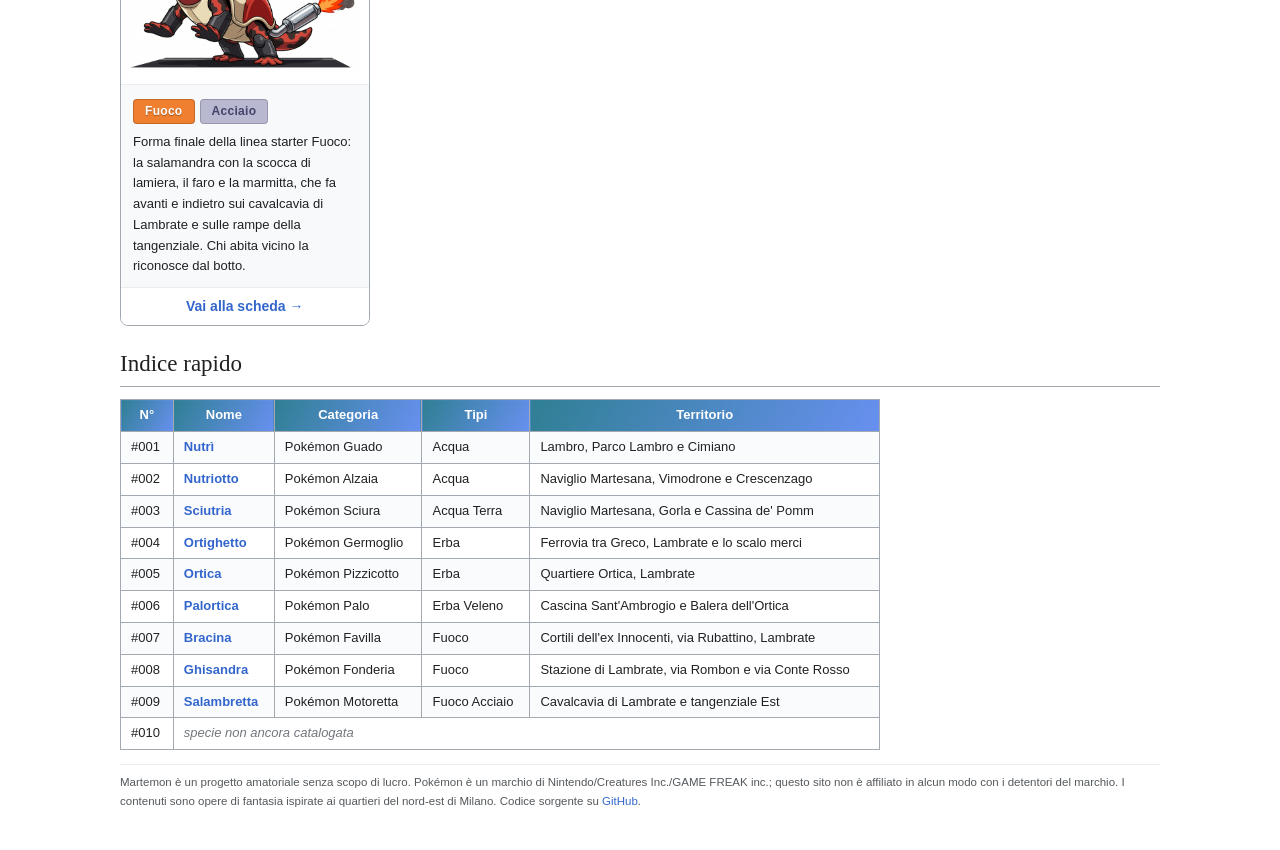
==== commit 53c3821c: "Aggiunta linea starter Fuoco: #007 Bracina, #008 Ghisandra, #009 Salambretta Tre schede con artwork," ====
--- a/index.html
+++ b/index.html
@@ -17,10 +17,10 @@
 
 <p><b>Martemon</b> raccoglie le schede dei Pokémon immaginari nati da chi in questa parte di città ci vive, quasi sempre da milanese d'adozione. Ogni scheda segue il formato enciclopedico di Pokémon Central Wiki, con biologia, mosse, statistiche, curiosità e riferimenti ai luoghi reali.</p>
 
-<div class="notice">🚧 <b>Wiki in espansione</b> — il Pokédex del nord-est è appena nato: per ora ci sono le linee degli starter di tipo Acqua ed Erba, e le altre specie arriveranno nel tempo.</div>
+<div class="notice">🚧 <b>Wiki in espansione</b> — il Pokédex del nord-est è appena nato: per ora ci sono le tre linee degli starter, Acqua, Erba e Fuoco, e le altre specie arriveranno nel tempo.</div>
 
 <h2>Pokédex Martemon</h2>
-<p>Il <b>Pokédex Martemon</b> è il registro unico dei Pokémon della regione. Si apre con la linea dello <b>starter di tipo Acqua</b>, che nasce nel Lambro e scende fino alla Martesana, seguita da quella dello <b>starter di tipo Erba</b>, che dalle scarpate della ferrovia di Lambrate arriva al quartiere Ortica. I numeri non ancora assegnati corrispondono a specie non ancora catalogate.</p>
+<p>Il <b>Pokédex Martemon</b> è il registro unico dei Pokémon della regione. Si apre con la linea dello <b>starter di tipo Acqua</b>, che nasce nel Lambro e scende fino alla Martesana, seguita da quella dello <b>starter di tipo Erba</b>, che dalle scarpate della ferrovia di Lambrate arriva al quartiere Ortica, e da quella dello <b>starter di tipo Fuoco</b>, nata nei cortili della vecchia fabbrica Innocenti e cresciuta sui cavalcavia. I numeri non ancora assegnati corrispondono a specie non ancora catalogate.</p>
 
 <div class="cards">
 <div class="card">
@@ -64,6 +64,27 @@
 <div class="body"><div class="types"><span class="type t-erba">Erba</span><span class="type t-veleno">Veleno</span></div>
 Forma finale della linea starter Erba: il cespuglio che fa il palo all'angolo della Cascina Sant'Ambrogio e fuori dalla Balera dell'Ortica. Non si muove per niente, sembra che dorma, e non gli sfugge nulla.</div>
 <a class="go" href="palortica.html">Vai alla scheda →</a></div>
+
+<div class="card">
+<div class="head"><div class="num">#007</div><div class="nm">Bracina</div><div class="cat">Pokémon Favilla</div></div>
+<div class="art"><img src="img/bracina.png" alt="Bracina"></div>
+<div class="body"><div class="types"><span class="type t-fuoco">Fuoco</span></div>
+Starter Fuoco del nord-est, salamandra dei cortili dismessi dell'Innocenti a Lambrate, tra mattoni caldi e pezzi di ferro. Piccola, veloce e sempre in cerca di una superficie tiepida su cui stare. Si evolve in Ghisandra dal livello 17.</div>
+<a class="go" href="bracina.html">Vai alla scheda →</a></div>
+
+<div class="card">
+<div class="head"><div class="num">#008</div><div class="nm">Ghisandra</div><div class="cat">Pokémon Fonderia</div></div>
+<div class="art"><img src="img/ghisandra.png" alt="Ghisandra"></div>
+<div class="body"><div class="types"><span class="type t-fuoco">Fuoco</span></div>
+Stadio intermedio della linea di Bracina. Ha lasciato i cortili per i marciapiedi assolati intorno alla stazione di Lambrate: scatta tra i piedi della gente, fa il botto con la coda e sparisce dietro l'angolo. Si evolve in Salambretta dal livello 36.</div>
+<a class="go" href="ghisandra.html">Vai alla scheda →</a></div>
+
+<div class="card">
+<div class="head"><div class="num">#009</div><div class="nm">Salambretta</div><div class="cat">Pokémon Motoretta</div></div>
+<div class="art"><img src="img/salambretta.png" alt="Salambretta"></div>
+<div class="body"><div class="types"><span class="type t-fuoco">Fuoco</span><span class="type t-acciaio">Acciaio</span></div>
+Forma finale della linea starter Fuoco: la salamandra con la scocca di lamiera, il faro e la marmitta, che fa avanti e indietro sui cavalcavia di Lambrate e sulle rampe della tangenziale. Chi abita vicino la riconosce dal botto.</div>
+<a class="go" href="salambretta.html">Vai alla scheda →</a></div>
 </div>
 
 <h2>Indice rapido</h2>
@@ -75,7 +96,10 @@
 <tr><td>#004</td><td><a href="ortighetto.html"><b>Ortighetto</b></a></td><td>Pokémon Germoglio</td><td>Erba</td><td>Ferrovia tra Greco, Lambrate e lo scalo merci</td></tr>
 <tr><td>#005</td><td><a href="ortica.html"><b>Ortica</b></a></td><td>Pokémon Pizzicotto</td><td>Erba</td><td>Quartiere Ortica, Lambrate</td></tr>
 <tr><td>#006</td><td><a href="palortica.html"><b>Palortica</b></a></td><td>Pokémon Palo</td><td>Erba Veleno</td><td>Cascina Sant'Ambrogio e Balera dell'Ortica</td></tr>
-<tr><td>#007</td><td class="gap" colspan="4">specie non ancora catalogata</td></tr>
+<tr><td>#007</td><td><a href="bracina.html"><b>Bracina</b></a></td><td>Pokémon Favilla</td><td>Fuoco</td><td>Cortili dell'ex Innocenti, via Rubattino, Lambrate</td></tr>
+<tr><td>#008</td><td><a href="ghisandra.html"><b>Ghisandra</b></a></td><td>Pokémon Fonderia</td><td>Fuoco</td><td>Stazione di Lambrate, via Rombon e via Conte Rosso</td></tr>
+<tr><td>#009</td><td><a href="salambretta.html"><b>Salambretta</b></a></td><td>Pokémon Motoretta</td><td>Fuoco Acciaio</td><td>Cavalcavia di Lambrate e tangenziale Est</td></tr>
+<tr><td>#010</td><td class="gap" colspan="4">specie non ancora catalogata</td></tr>
 </table>
 
 <div class="footer">Martemon è un progetto amatoriale senza scopo di lucro. Pokémon è un marchio di Nintendo/Creatures Inc./GAME FREAK inc.; questo sito non è affiliato in alcun modo con i detentori del marchio. I contenuti sono opere di fantasia ispirate ai quartieri del nord-est di Milano. Codice sorgente su <a href="https://github.com/JacopoCiccoianni/Martemon">GitHub</a>.</div>
--- a/style.css
+++ b/style.css
@@ -11,6 +11,8 @@
 body.acqua-terra{--accent1:#6890F0;--accent2:#c9a44a}
 body.erba{--accent1:#78C850;--accent2:#3f8a3a}
 body.erba-veleno{--accent1:#78C850;--accent2:#A040A0}
+body.fuoco{--accent1:#F08030;--accent2:#c23a1e}
+body.fuoco-acciaio{--accent1:#F08030;--accent2:#8f8fb0}
 *{box-sizing:border-box}
 body{margin:0;background:#fff;color:var(--text);font:14px/1.6 "Segoe UI","Helvetica Neue",Arial,sans-serif}
 .page{max-width:1080px;margin:0 auto;padding:14px 20px 40px}
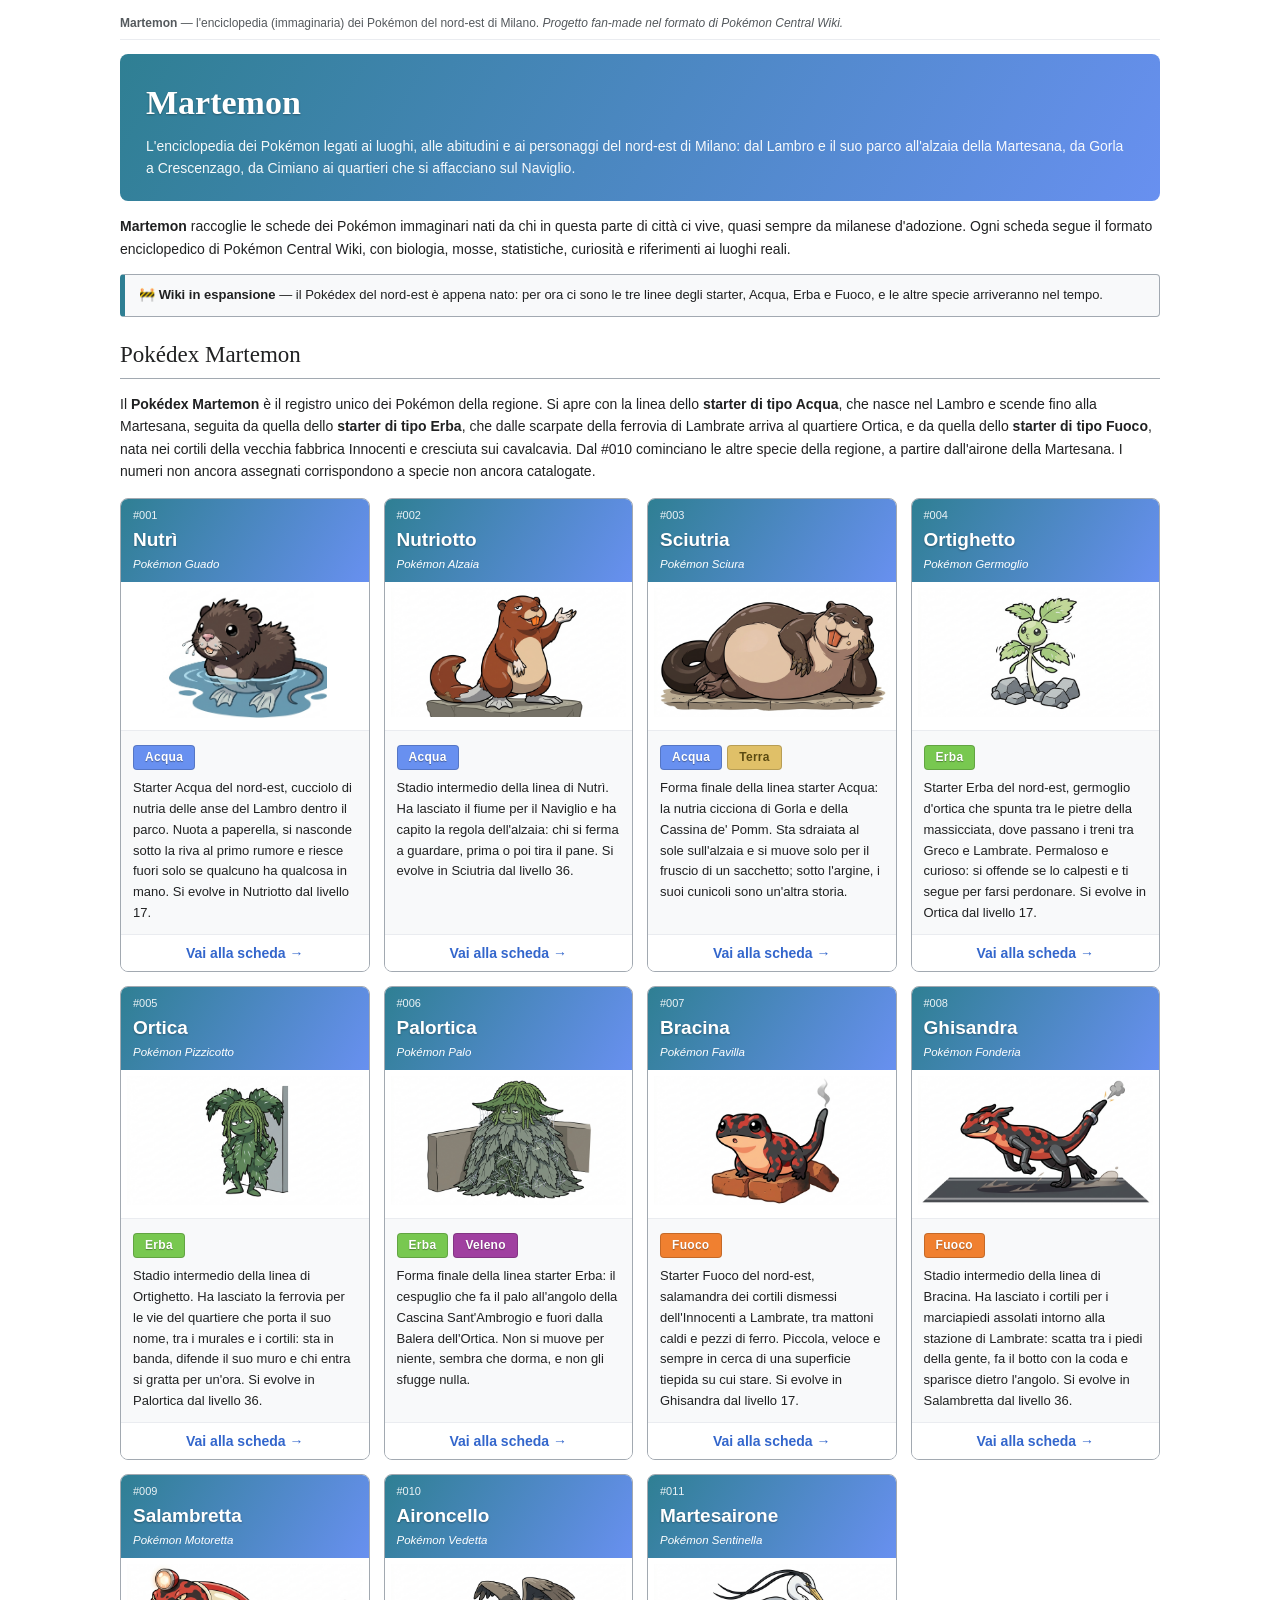
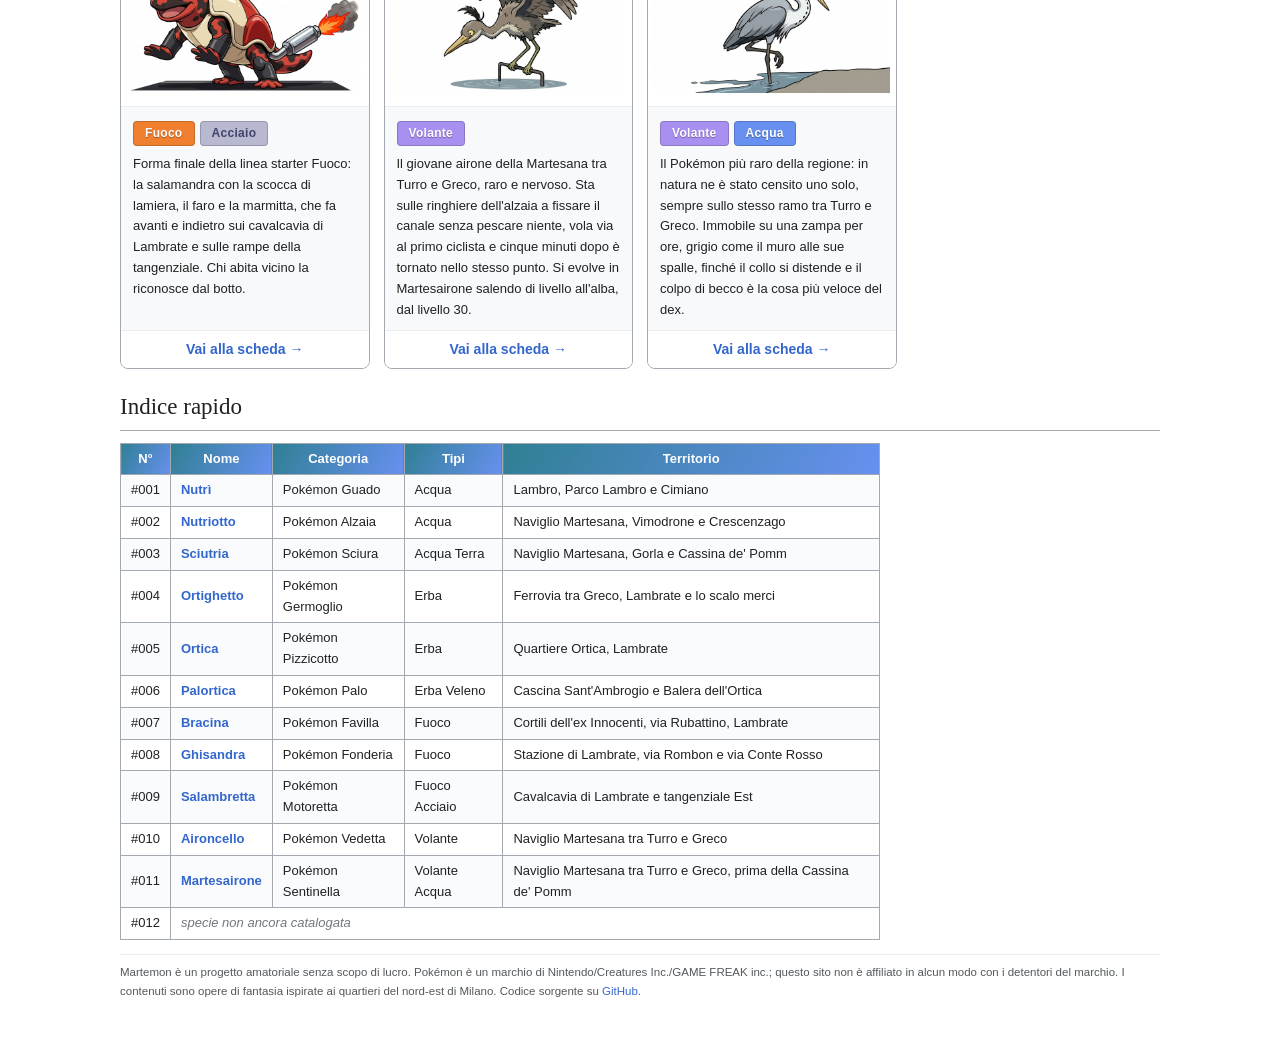
==== commit 2c249dcd: "Aggiunta linea dell'airone: #010 Aironcello, #011 Martesairone Prima linea non-starter. Due schede c" ====
--- a/index.html
+++ b/index.html
@@ -20,7 +20,7 @@
 <div class="notice">🚧 <b>Wiki in espansione</b> — il Pokédex del nord-est è appena nato: per ora ci sono le tre linee degli starter, Acqua, Erba e Fuoco, e le altre specie arriveranno nel tempo.</div>
 
 <h2>Pokédex Martemon</h2>
-<p>Il <b>Pokédex Martemon</b> è il registro unico dei Pokémon della regione. Si apre con la linea dello <b>starter di tipo Acqua</b>, che nasce nel Lambro e scende fino alla Martesana, seguita da quella dello <b>starter di tipo Erba</b>, che dalle scarpate della ferrovia di Lambrate arriva al quartiere Ortica, e da quella dello <b>starter di tipo Fuoco</b>, nata nei cortili della vecchia fabbrica Innocenti e cresciuta sui cavalcavia. I numeri non ancora assegnati corrispondono a specie non ancora catalogate.</p>
+<p>Il <b>Pokédex Martemon</b> è il registro unico dei Pokémon della regione. Si apre con la linea dello <b>starter di tipo Acqua</b>, che nasce nel Lambro e scende fino alla Martesana, seguita da quella dello <b>starter di tipo Erba</b>, che dalle scarpate della ferrovia di Lambrate arriva al quartiere Ortica, e da quella dello <b>starter di tipo Fuoco</b>, nata nei cortili della vecchia fabbrica Innocenti e cresciuta sui cavalcavia. Dal #010 cominciano le altre specie della regione, a partire dall'airone della Martesana. I numeri non ancora assegnati corrispondono a specie non ancora catalogate.</p>
 
 <div class="cards">
 <div class="card">
@@ -85,6 +85,20 @@
 <div class="body"><div class="types"><span class="type t-fuoco">Fuoco</span><span class="type t-acciaio">Acciaio</span></div>
 Forma finale della linea starter Fuoco: la salamandra con la scocca di lamiera, il faro e la marmitta, che fa avanti e indietro sui cavalcavia di Lambrate e sulle rampe della tangenziale. Chi abita vicino la riconosce dal botto.</div>
 <a class="go" href="salambretta.html">Vai alla scheda →</a></div>
+
+<div class="card">
+<div class="head"><div class="num">#010</div><div class="nm">Aironcello</div><div class="cat">Pokémon Vedetta</div></div>
+<div class="art"><img src="img/aironcello.png" alt="Aironcello"></div>
+<div class="body"><div class="types"><span class="type t-volante">Volante</span></div>
+Il giovane airone della Martesana tra Turro e Greco, raro e nervoso. Sta sulle ringhiere dell'alzaia a fissare il canale senza pescare niente, vola via al primo ciclista e cinque minuti dopo è tornato nello stesso punto. Si evolve in Martesairone salendo di livello all'alba, dal livello 30.</div>
+<a class="go" href="aironcello.html">Vai alla scheda →</a></div>
+
+<div class="card">
+<div class="head"><div class="num">#011</div><div class="nm">Martesairone</div><div class="cat">Pokémon Sentinella</div></div>
+<div class="art"><img src="img/martesairone.png" alt="Martesairone"></div>
+<div class="body"><div class="types"><span class="type t-volante">Volante</span><span class="type t-acqua">Acqua</span></div>
+Il Pokémon più raro della regione: in natura ne è stato censito uno solo, sempre sullo stesso ramo tra Turro e Greco. Immobile su una zampa per ore, grigio come il muro alle sue spalle, finché il collo si distende e il colpo di becco è la cosa più veloce del dex.</div>
+<a class="go" href="martesairone.html">Vai alla scheda →</a></div>
 </div>
 
 <h2>Indice rapido</h2>
@@ -99,7 +113,9 @@
 <tr><td>#007</td><td><a href="bracina.html"><b>Bracina</b></a></td><td>Pokémon Favilla</td><td>Fuoco</td><td>Cortili dell'ex Innocenti, via Rubattino, Lambrate</td></tr>
 <tr><td>#008</td><td><a href="ghisandra.html"><b>Ghisandra</b></a></td><td>Pokémon Fonderia</td><td>Fuoco</td><td>Stazione di Lambrate, via Rombon e via Conte Rosso</td></tr>
 <tr><td>#009</td><td><a href="salambretta.html"><b>Salambretta</b></a></td><td>Pokémon Motoretta</td><td>Fuoco Acciaio</td><td>Cavalcavia di Lambrate e tangenziale Est</td></tr>
-<tr><td>#010</td><td class="gap" colspan="4">specie non ancora catalogata</td></tr>
+<tr><td>#010</td><td><a href="aironcello.html"><b>Aironcello</b></a></td><td>Pokémon Vedetta</td><td>Volante</td><td>Naviglio Martesana tra Turro e Greco</td></tr>
+<tr><td>#011</td><td><a href="martesairone.html"><b>Martesairone</b></a></td><td>Pokémon Sentinella</td><td>Volante Acqua</td><td>Naviglio Martesana tra Turro e Greco, prima della Cassina de' Pomm</td></tr>
+<tr><td>#012</td><td class="gap" colspan="4">specie non ancora catalogata</td></tr>
 </table>
 
 <div class="footer">Martemon è un progetto amatoriale senza scopo di lucro. Pokémon è un marchio di Nintendo/Creatures Inc./GAME FREAK inc.; questo sito non è affiliato in alcun modo con i detentori del marchio. I contenuti sono opere di fantasia ispirate ai quartieri del nord-est di Milano. Codice sorgente su <a href="https://github.com/JacopoCiccoianni/Martemon">GitHub</a>.</div>
--- a/style.css
+++ b/style.css
@@ -13,6 +13,8 @@
 body.erba-veleno{--accent1:#78C850;--accent2:#A040A0}
 body.fuoco{--accent1:#F08030;--accent2:#c23a1e}
 body.fuoco-acciaio{--accent1:#F08030;--accent2:#8f8fb0}
+body.volante{--accent1:#A890F0;--accent2:#6f66b3}
+body.volante-acqua{--accent1:#A890F0;--accent2:#6890F0}
 *{box-sizing:border-box}
 body{margin:0;background:#fff;color:var(--text);font:14px/1.6 "Segoe UI","Helvetica Neue",Arial,sans-serif}
 .page{max-width:1080px;margin:0 auto;padding:14px 20px 40px}
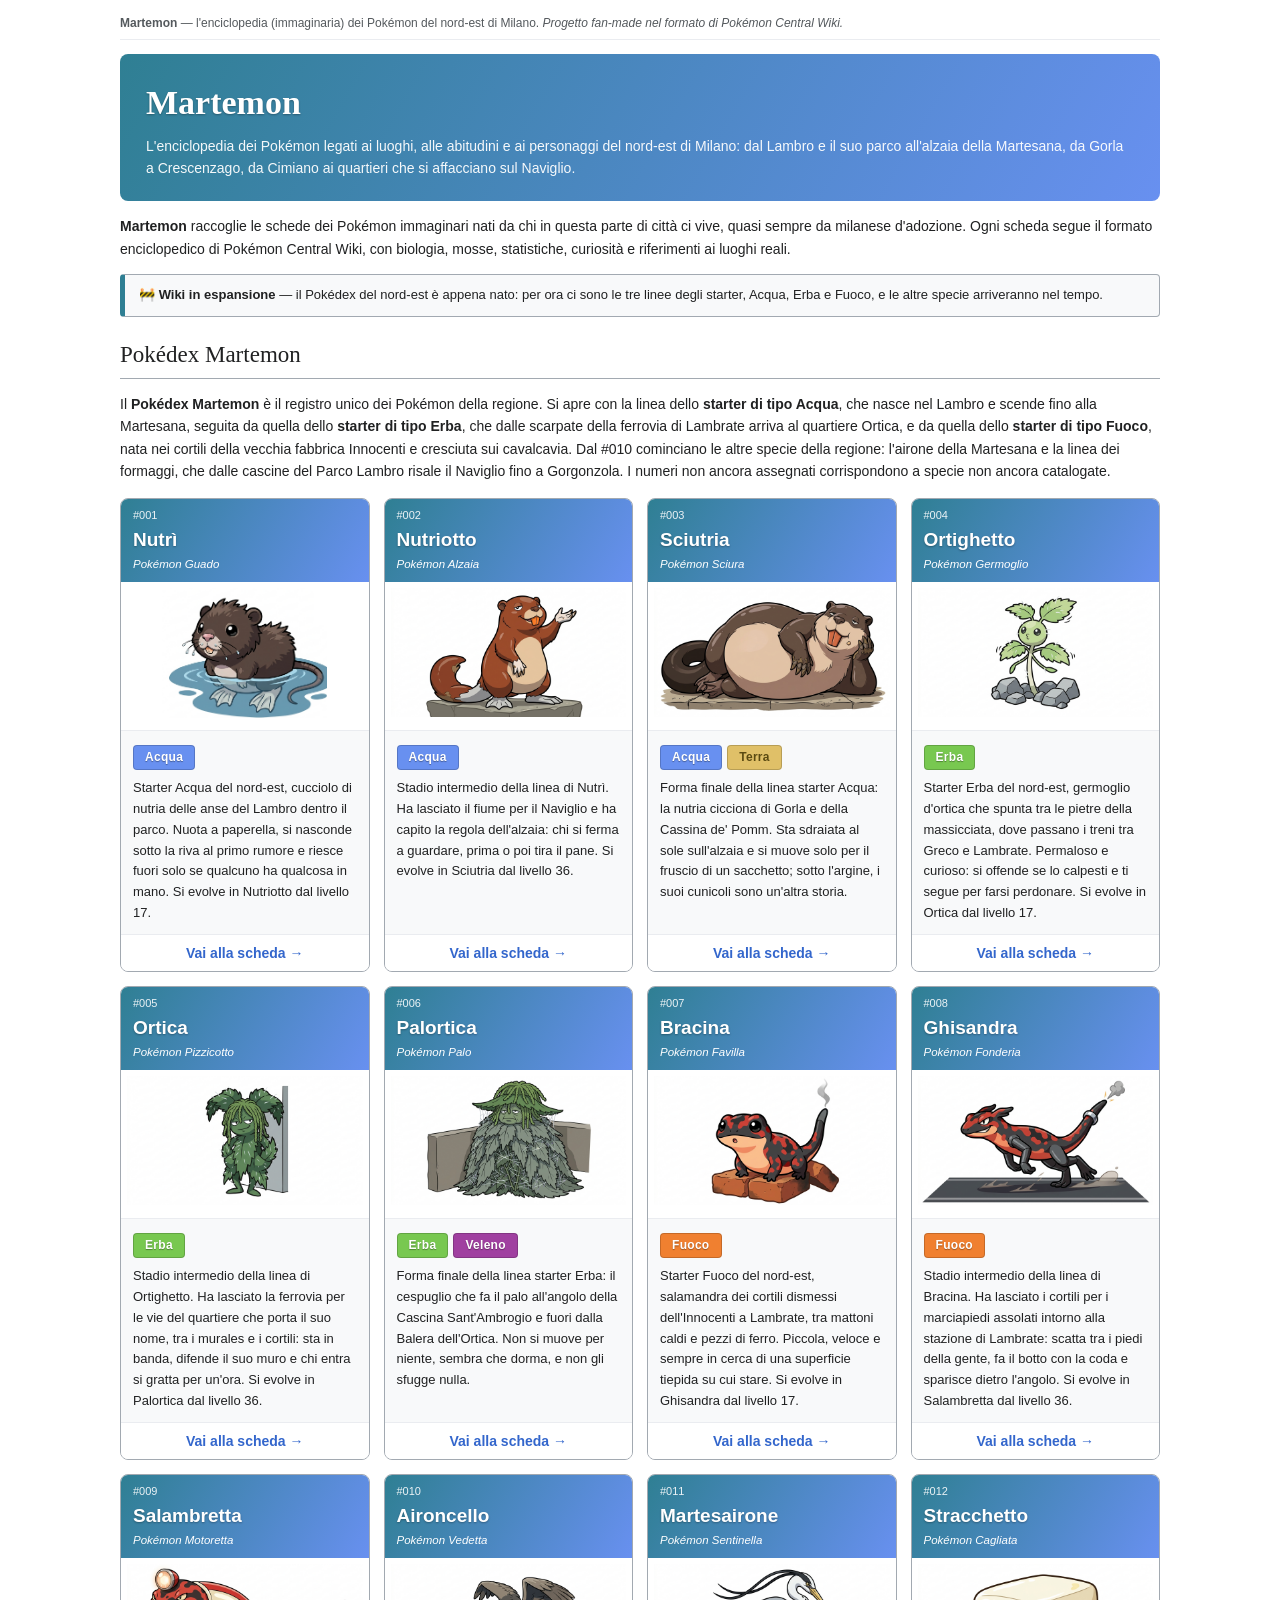
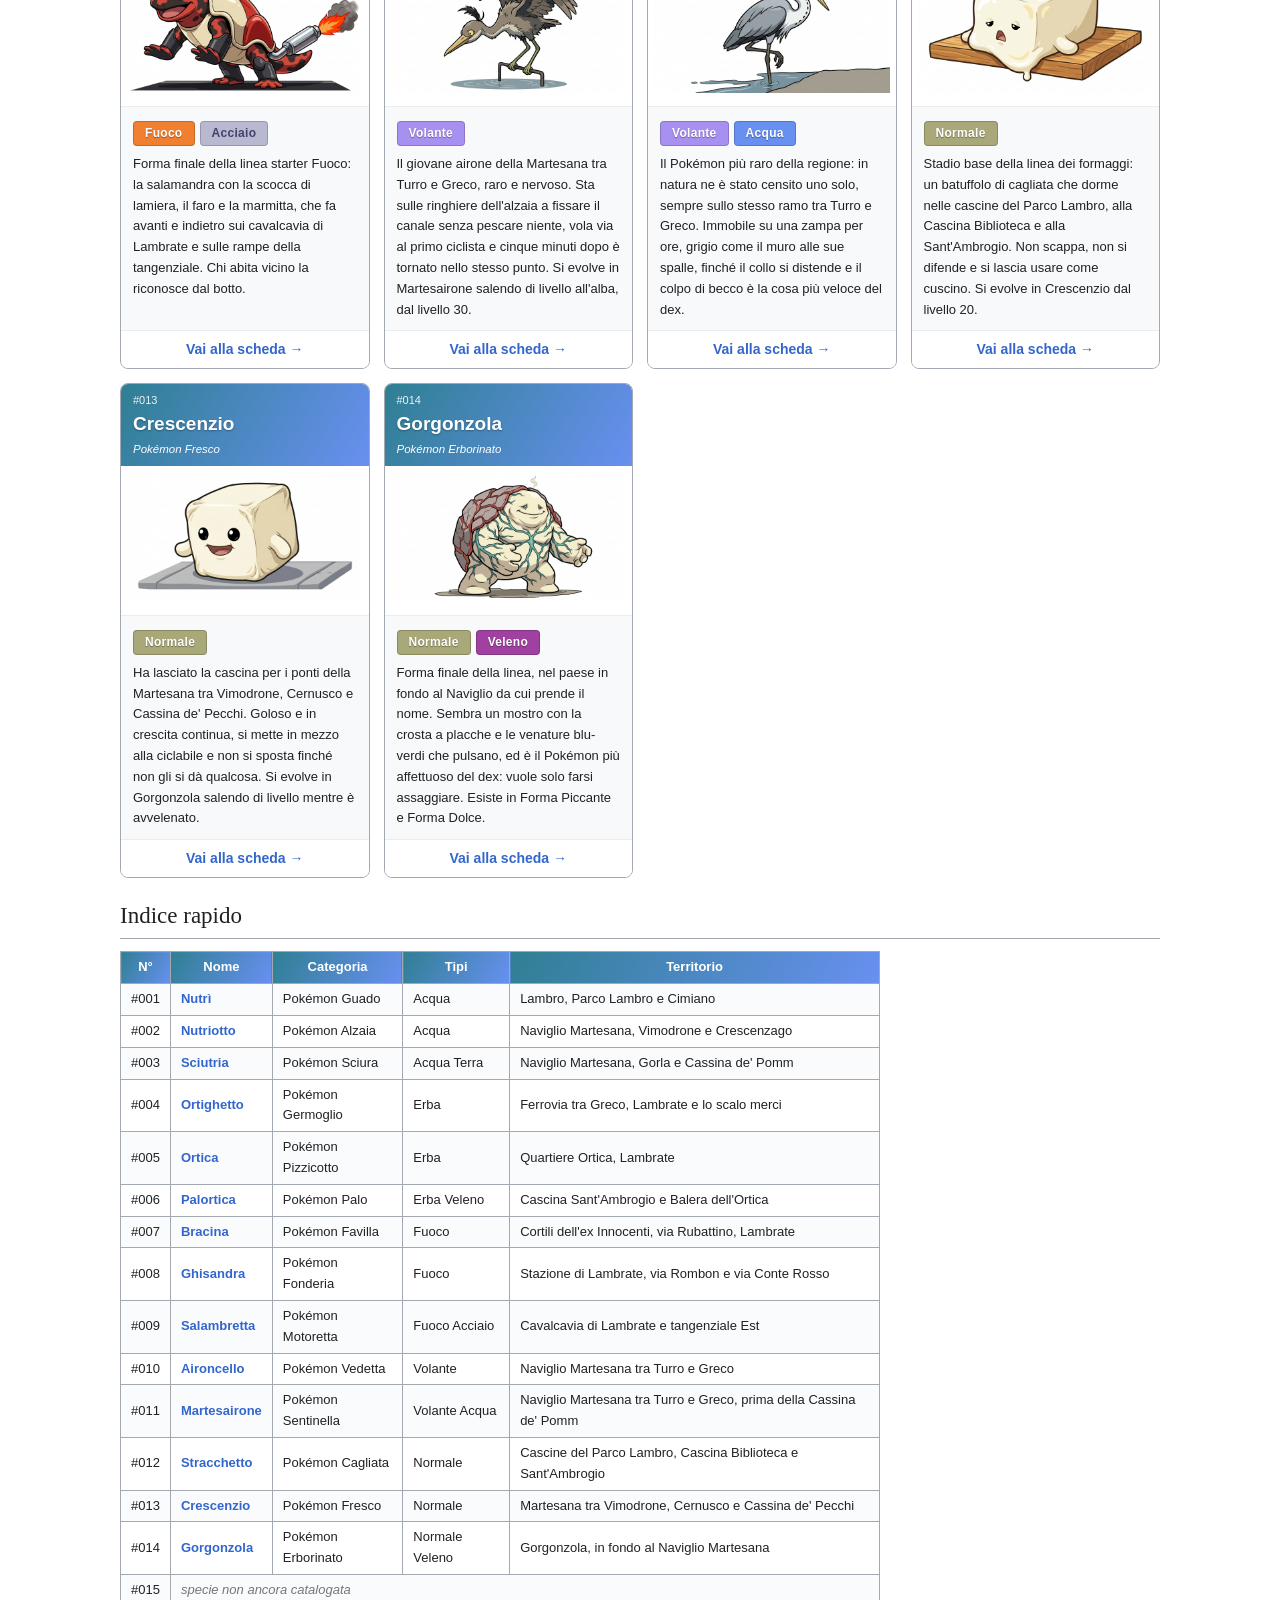
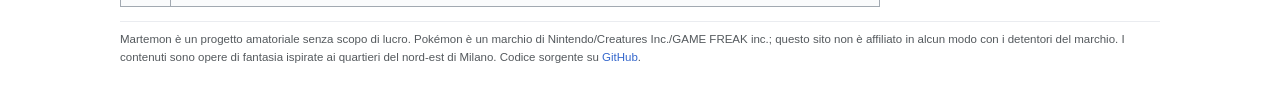
==== commit d75cf8e9: "Aggiunta linea dei formaggi: #012 Stracchetto, #013 Crescenzio, #014 Gorgonzola Corretta la tabella " ====
--- a/index.html
+++ b/index.html
@@ -20,7 +20,7 @@
 <div class="notice">🚧 <b>Wiki in espansione</b> — il Pokédex del nord-est è appena nato: per ora ci sono le tre linee degli starter, Acqua, Erba e Fuoco, e le altre specie arriveranno nel tempo.</div>
 
 <h2>Pokédex Martemon</h2>
-<p>Il <b>Pokédex Martemon</b> è il registro unico dei Pokémon della regione. Si apre con la linea dello <b>starter di tipo Acqua</b>, che nasce nel Lambro e scende fino alla Martesana, seguita da quella dello <b>starter di tipo Erba</b>, che dalle scarpate della ferrovia di Lambrate arriva al quartiere Ortica, e da quella dello <b>starter di tipo Fuoco</b>, nata nei cortili della vecchia fabbrica Innocenti e cresciuta sui cavalcavia. Dal #010 cominciano le altre specie della regione, a partire dall'airone della Martesana. I numeri non ancora assegnati corrispondono a specie non ancora catalogate.</p>
+<p>Il <b>Pokédex Martemon</b> è il registro unico dei Pokémon della regione. Si apre con la linea dello <b>starter di tipo Acqua</b>, che nasce nel Lambro e scende fino alla Martesana, seguita da quella dello <b>starter di tipo Erba</b>, che dalle scarpate della ferrovia di Lambrate arriva al quartiere Ortica, e da quella dello <b>starter di tipo Fuoco</b>, nata nei cortili della vecchia fabbrica Innocenti e cresciuta sui cavalcavia. Dal #010 cominciano le altre specie della regione: l'airone della Martesana e la linea dei formaggi, che dalle cascine del Parco Lambro risale il Naviglio fino a Gorgonzola. I numeri non ancora assegnati corrispondono a specie non ancora catalogate.</p>
 
 <div class="cards">
 <div class="card">
@@ -99,6 +99,27 @@
 <div class="body"><div class="types"><span class="type t-volante">Volante</span><span class="type t-acqua">Acqua</span></div>
 Il Pokémon più raro della regione: in natura ne è stato censito uno solo, sempre sullo stesso ramo tra Turro e Greco. Immobile su una zampa per ore, grigio come il muro alle sue spalle, finché il collo si distende e il colpo di becco è la cosa più veloce del dex.</div>
 <a class="go" href="martesairone.html">Vai alla scheda →</a></div>
+
+<div class="card">
+<div class="head"><div class="num">#012</div><div class="nm">Stracchetto</div><div class="cat">Pokémon Cagliata</div></div>
+<div class="art"><img src="img/stracchetto.png" alt="Stracchetto"></div>
+<div class="body"><div class="types"><span class="type t-normale">Normale</span></div>
+Stadio base della linea dei formaggi: un batuffolo di cagliata che dorme nelle cascine del Parco Lambro, alla Cascina Biblioteca e alla Sant'Ambrogio. Non scappa, non si difende e si lascia usare come cuscino. Si evolve in Crescenzio dal livello 20.</div>
+<a class="go" href="stracchetto.html">Vai alla scheda →</a></div>
+
+<div class="card">
+<div class="head"><div class="num">#013</div><div class="nm">Crescenzio</div><div class="cat">Pokémon Fresco</div></div>
+<div class="art"><img src="img/crescenzio.png" alt="Crescenzio"></div>
+<div class="body"><div class="types"><span class="type t-normale">Normale</span></div>
+Ha lasciato la cascina per i ponti della Martesana tra Vimodrone, Cernusco e Cassina de' Pecchi. Goloso e in crescita continua, si mette in mezzo alla ciclabile e non si sposta finché non gli si dà qualcosa. Si evolve in Gorgonzola salendo di livello mentre è avvelenato.</div>
+<a class="go" href="crescenzio.html">Vai alla scheda →</a></div>
+
+<div class="card">
+<div class="head"><div class="num">#014</div><div class="nm">Gorgonzola</div><div class="cat">Pokémon Erborinato</div></div>
+<div class="art"><img src="img/gorgonzola.png" alt="Gorgonzola"></div>
+<div class="body"><div class="types"><span class="type t-normale">Normale</span><span class="type t-veleno">Veleno</span></div>
+Forma finale della linea, nel paese in fondo al Naviglio da cui prende il nome. Sembra un mostro con la crosta a placche e le venature blu-verdi che pulsano, ed è il Pokémon più affettuoso del dex: vuole solo farsi assaggiare. Esiste in Forma Piccante e Forma Dolce.</div>
+<a class="go" href="gorgonzola.html">Vai alla scheda →</a></div>
 </div>
 
 <h2>Indice rapido</h2>
@@ -115,7 +136,10 @@
 <tr><td>#009</td><td><a href="salambretta.html"><b>Salambretta</b></a></td><td>Pokémon Motoretta</td><td>Fuoco Acciaio</td><td>Cavalcavia di Lambrate e tangenziale Est</td></tr>
 <tr><td>#010</td><td><a href="aironcello.html"><b>Aironcello</b></a></td><td>Pokémon Vedetta</td><td>Volante</td><td>Naviglio Martesana tra Turro e Greco</td></tr>
 <tr><td>#011</td><td><a href="martesairone.html"><b>Martesairone</b></a></td><td>Pokémon Sentinella</td><td>Volante Acqua</td><td>Naviglio Martesana tra Turro e Greco, prima della Cassina de' Pomm</td></tr>
-<tr><td>#012</td><td class="gap" colspan="4">specie non ancora catalogata</td></tr>
+<tr><td>#012</td><td><a href="stracchetto.html"><b>Stracchetto</b></a></td><td>Pokémon Cagliata</td><td>Normale</td><td>Cascine del Parco Lambro, Cascina Biblioteca e Sant'Ambrogio</td></tr>
+<tr><td>#013</td><td><a href="crescenzio.html"><b>Crescenzio</b></a></td><td>Pokémon Fresco</td><td>Normale</td><td>Martesana tra Vimodrone, Cernusco e Cassina de' Pecchi</td></tr>
+<tr><td>#014</td><td><a href="gorgonzola.html"><b>Gorgonzola</b></a></td><td>Pokémon Erborinato</td><td>Normale Veleno</td><td>Gorgonzola, in fondo al Naviglio Martesana</td></tr>
+<tr><td>#015</td><td class="gap" colspan="4">specie non ancora catalogata</td></tr>
 </table>
 
 <div class="footer">Martemon è un progetto amatoriale senza scopo di lucro. Pokémon è un marchio di Nintendo/Creatures Inc./GAME FREAK inc.; questo sito non è affiliato in alcun modo con i detentori del marchio. I contenuti sono opere di fantasia ispirate ai quartieri del nord-est di Milano. Codice sorgente su <a href="https://github.com/JacopoCiccoianni/Martemon">GitHub</a>.</div>
--- a/style.css
+++ b/style.css
@@ -15,6 +15,8 @@
 body.fuoco-acciaio{--accent1:#F08030;--accent2:#8f8fb0}
 body.volante{--accent1:#A890F0;--accent2:#6f66b3}
 body.volante-acqua{--accent1:#A890F0;--accent2:#6890F0}
+body.normale{--accent1:#A8A878;--accent2:#7d7d55}
+body.normale-veleno{--accent1:#A8A878;--accent2:#A040A0}
 *{box-sizing:border-box}
 body{margin:0;background:#fff;color:var(--text);font:14px/1.6 "Segoe UI","Helvetica Neue",Arial,sans-serif}
 .page{max-width:1080px;margin:0 auto;padding:14px 20px 40px}
